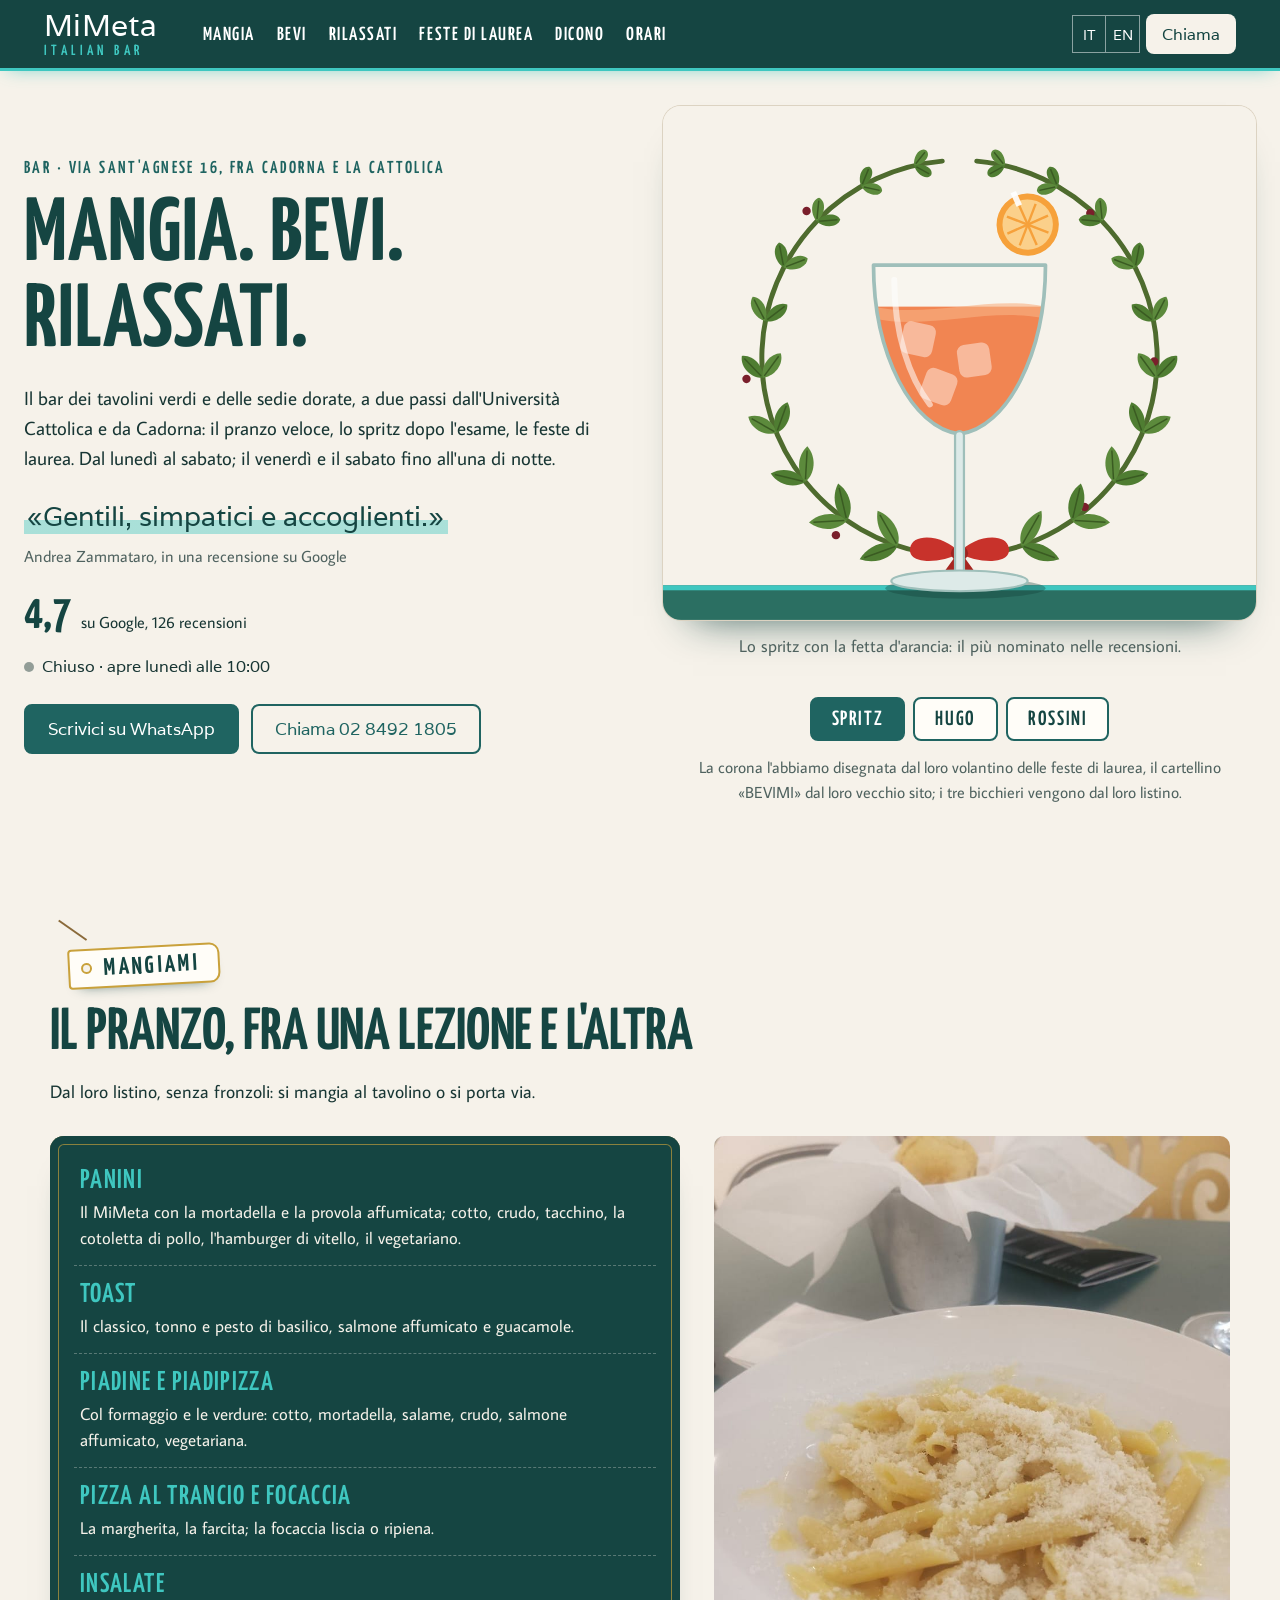
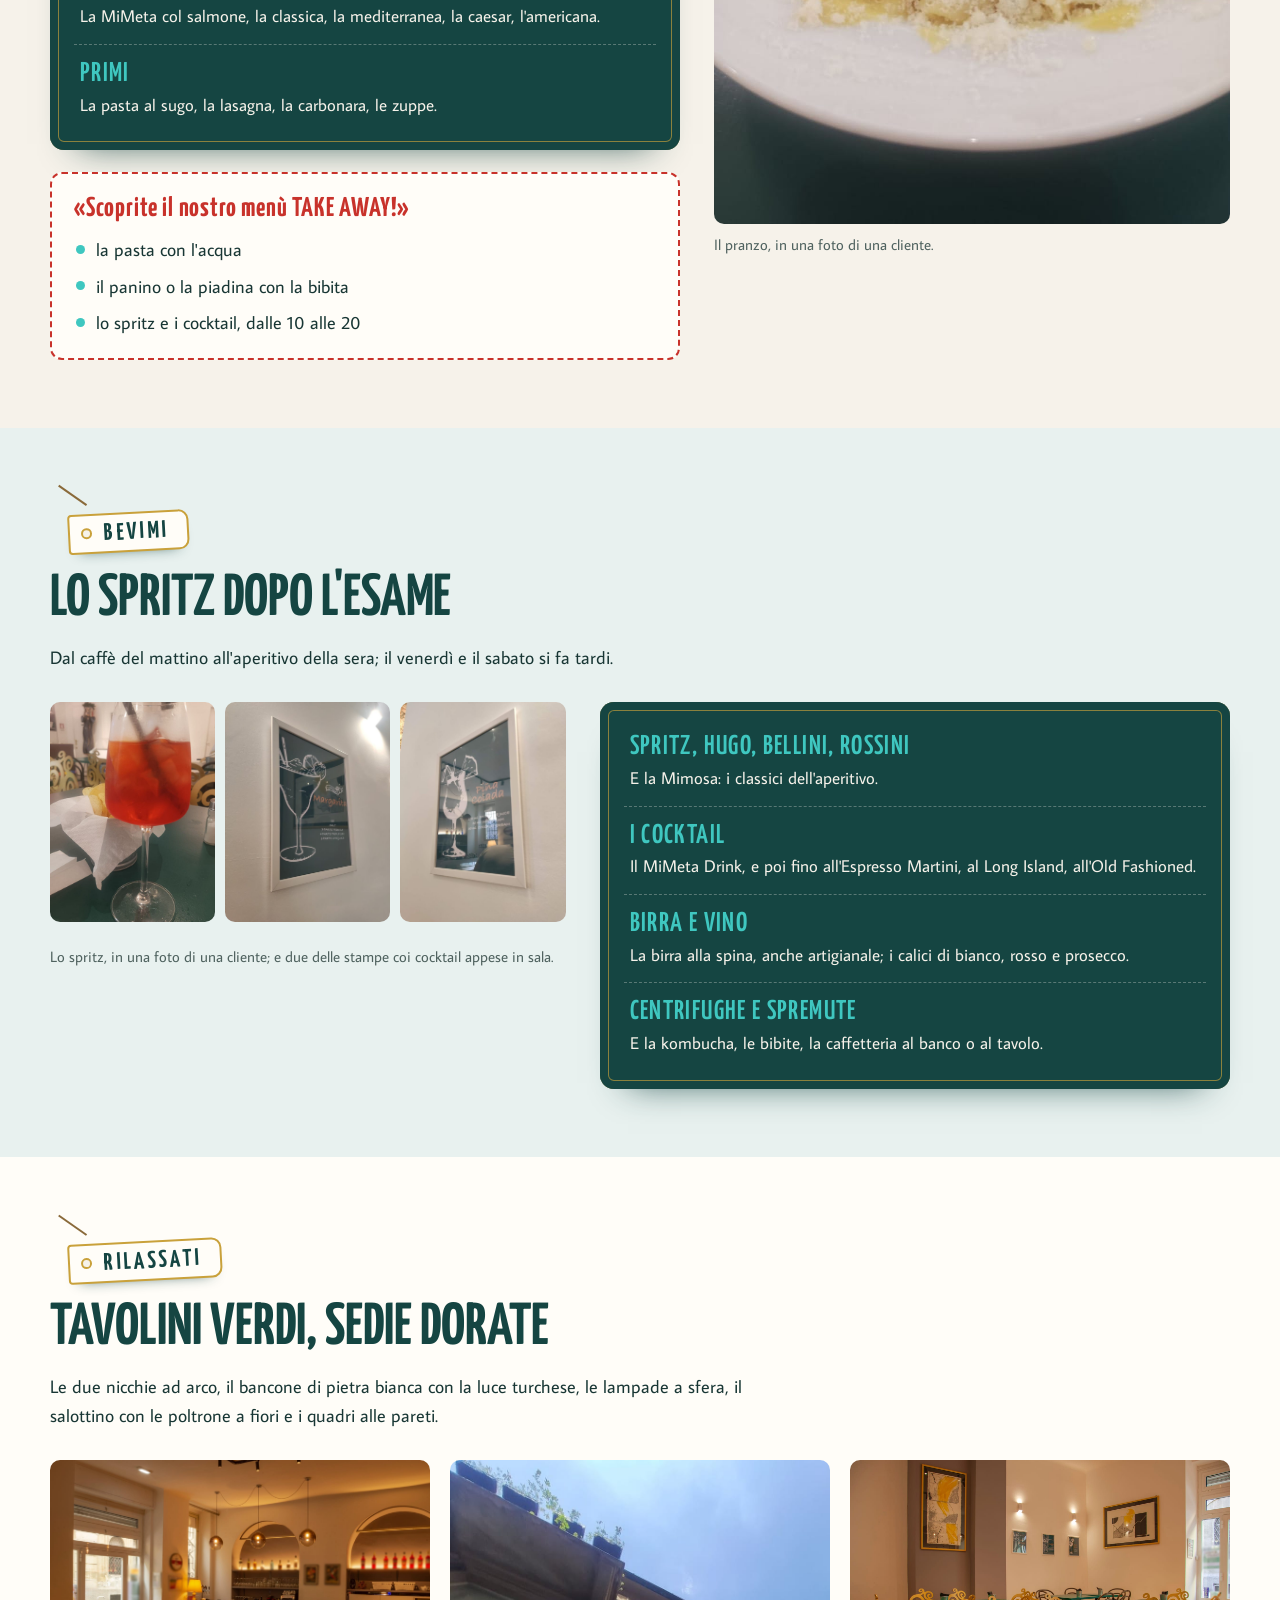
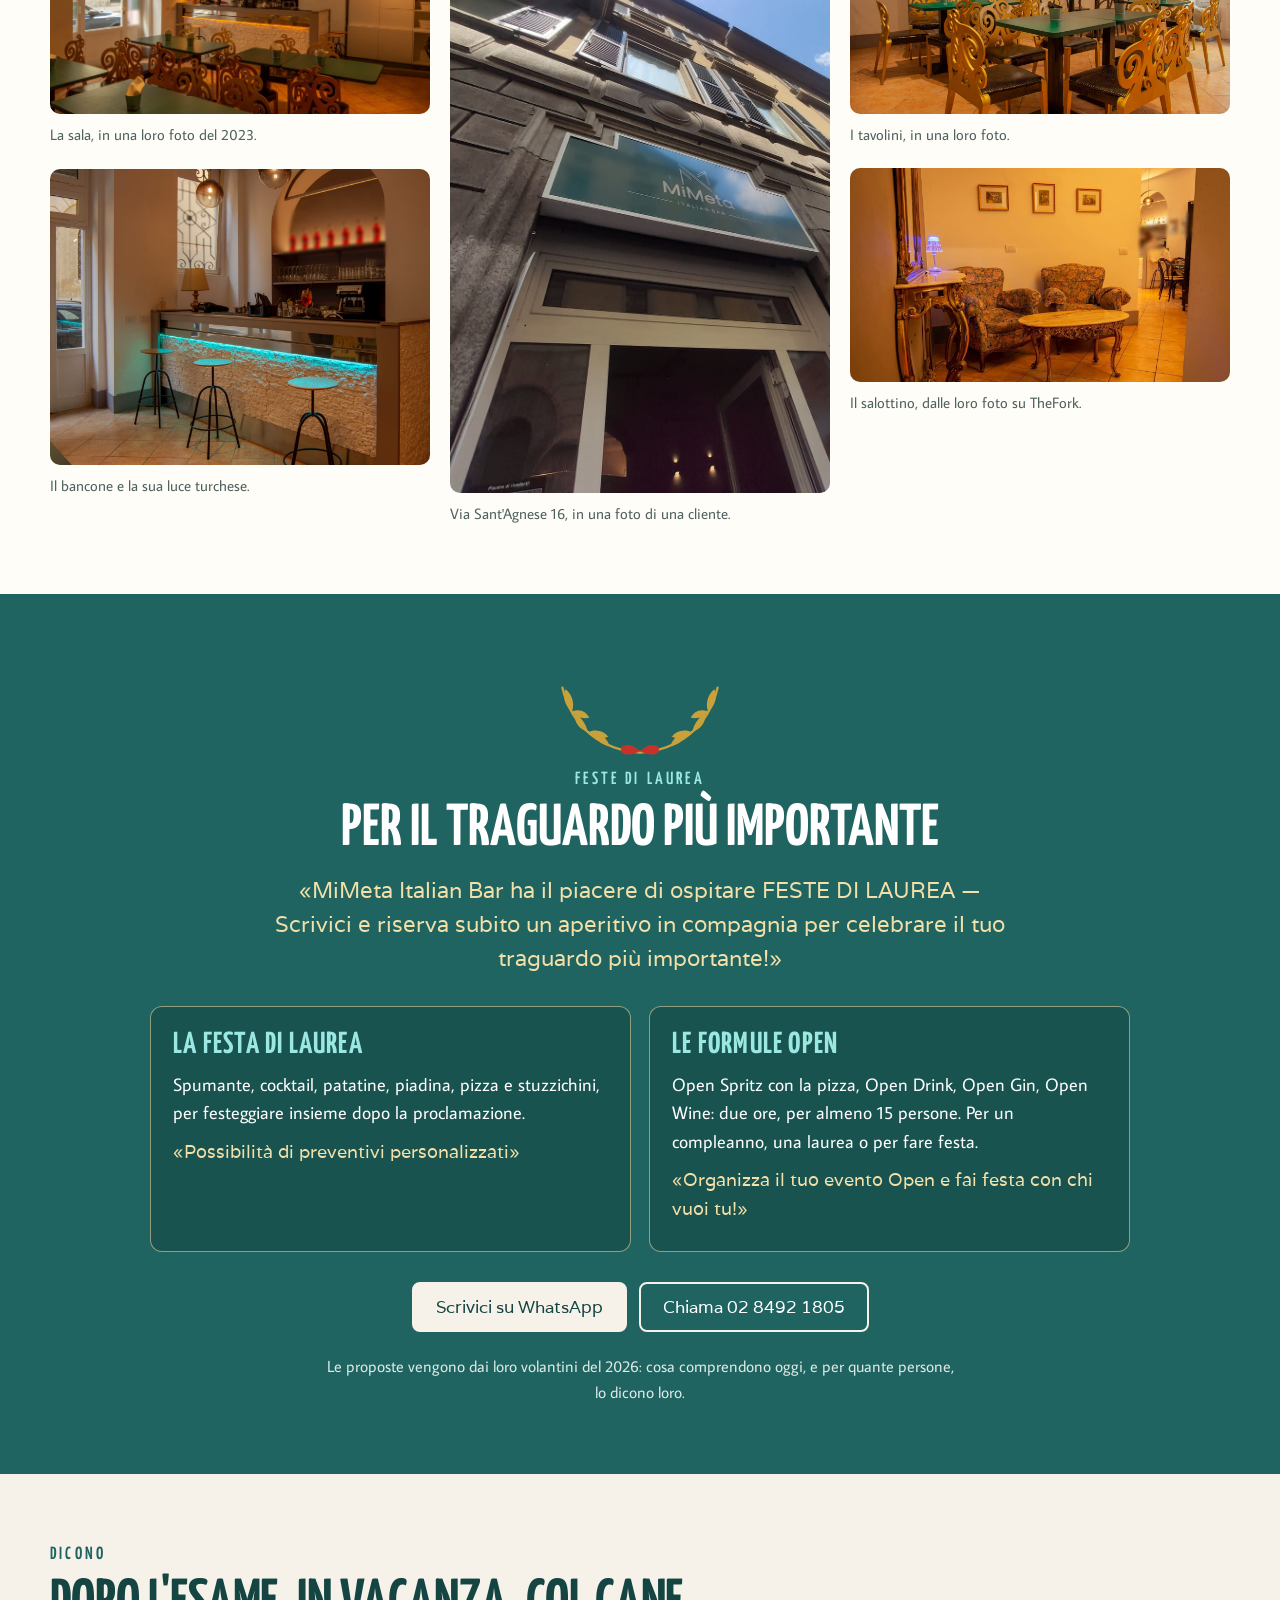
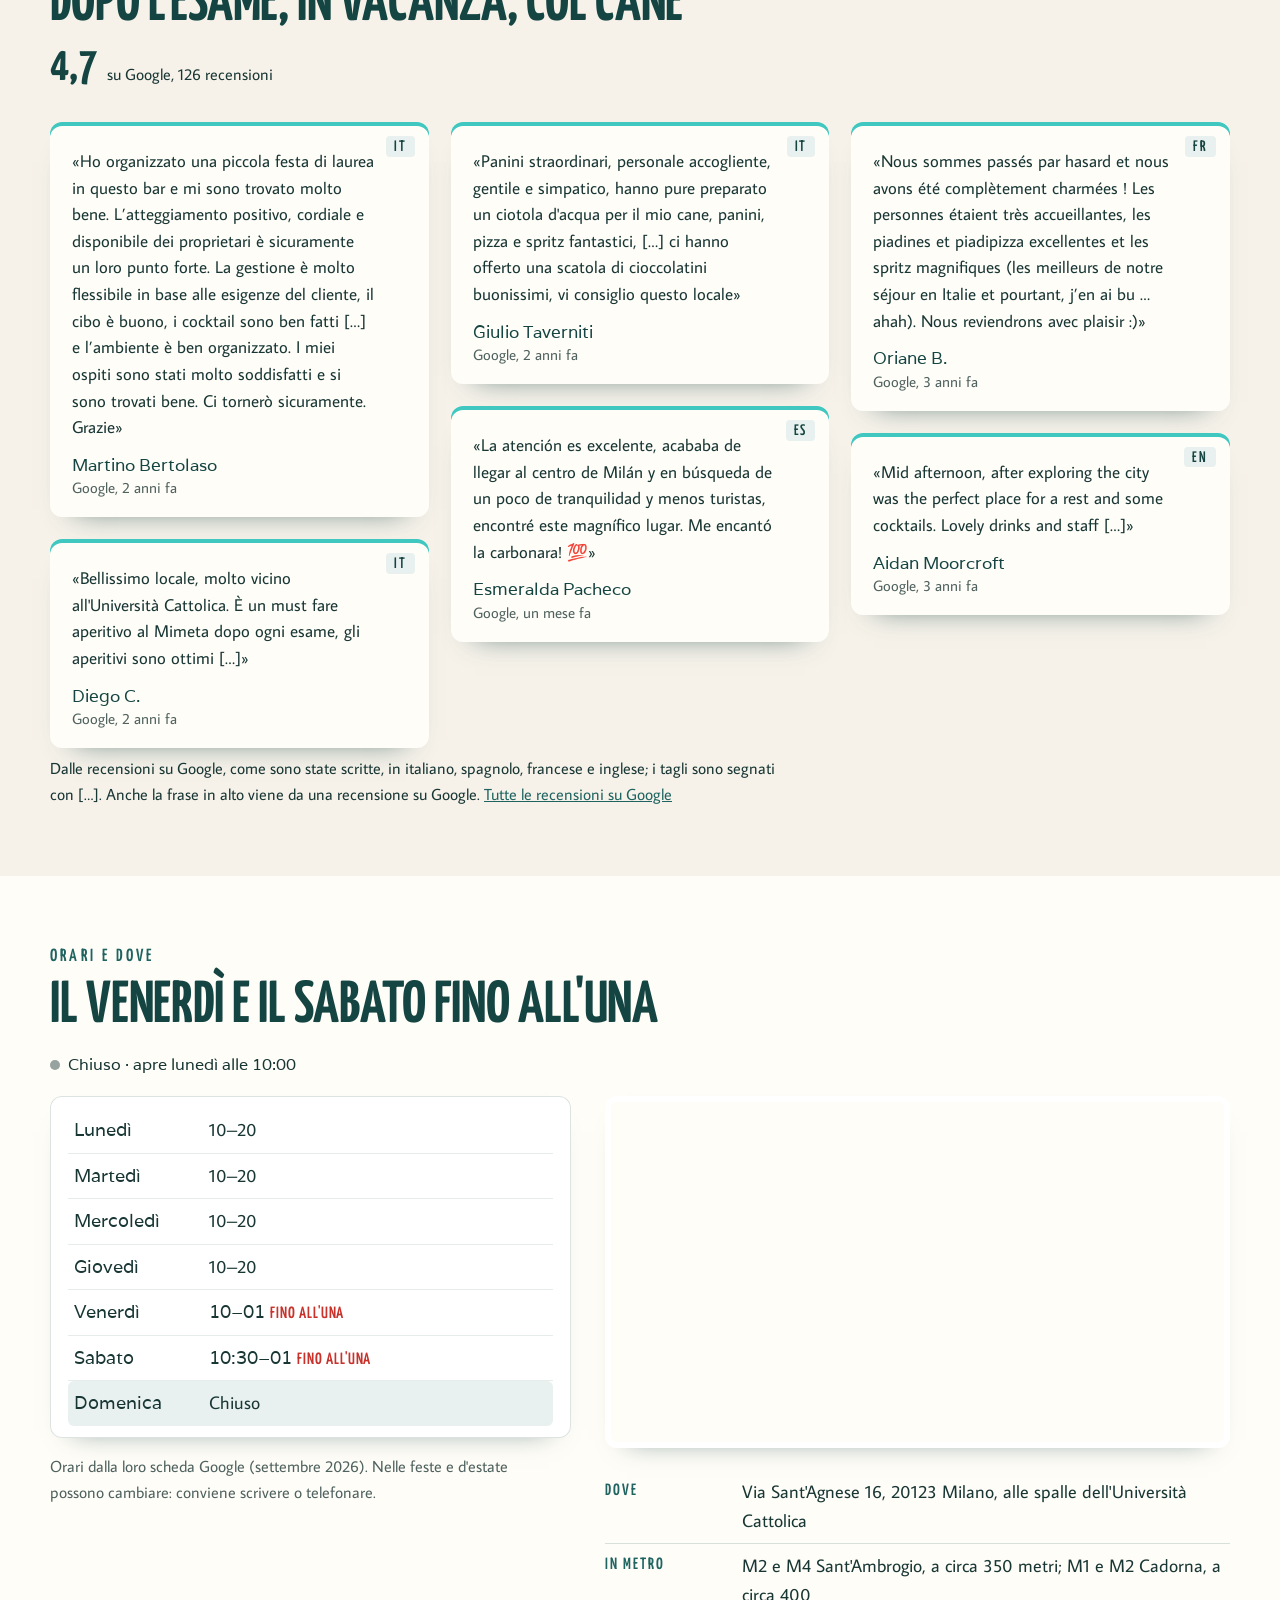
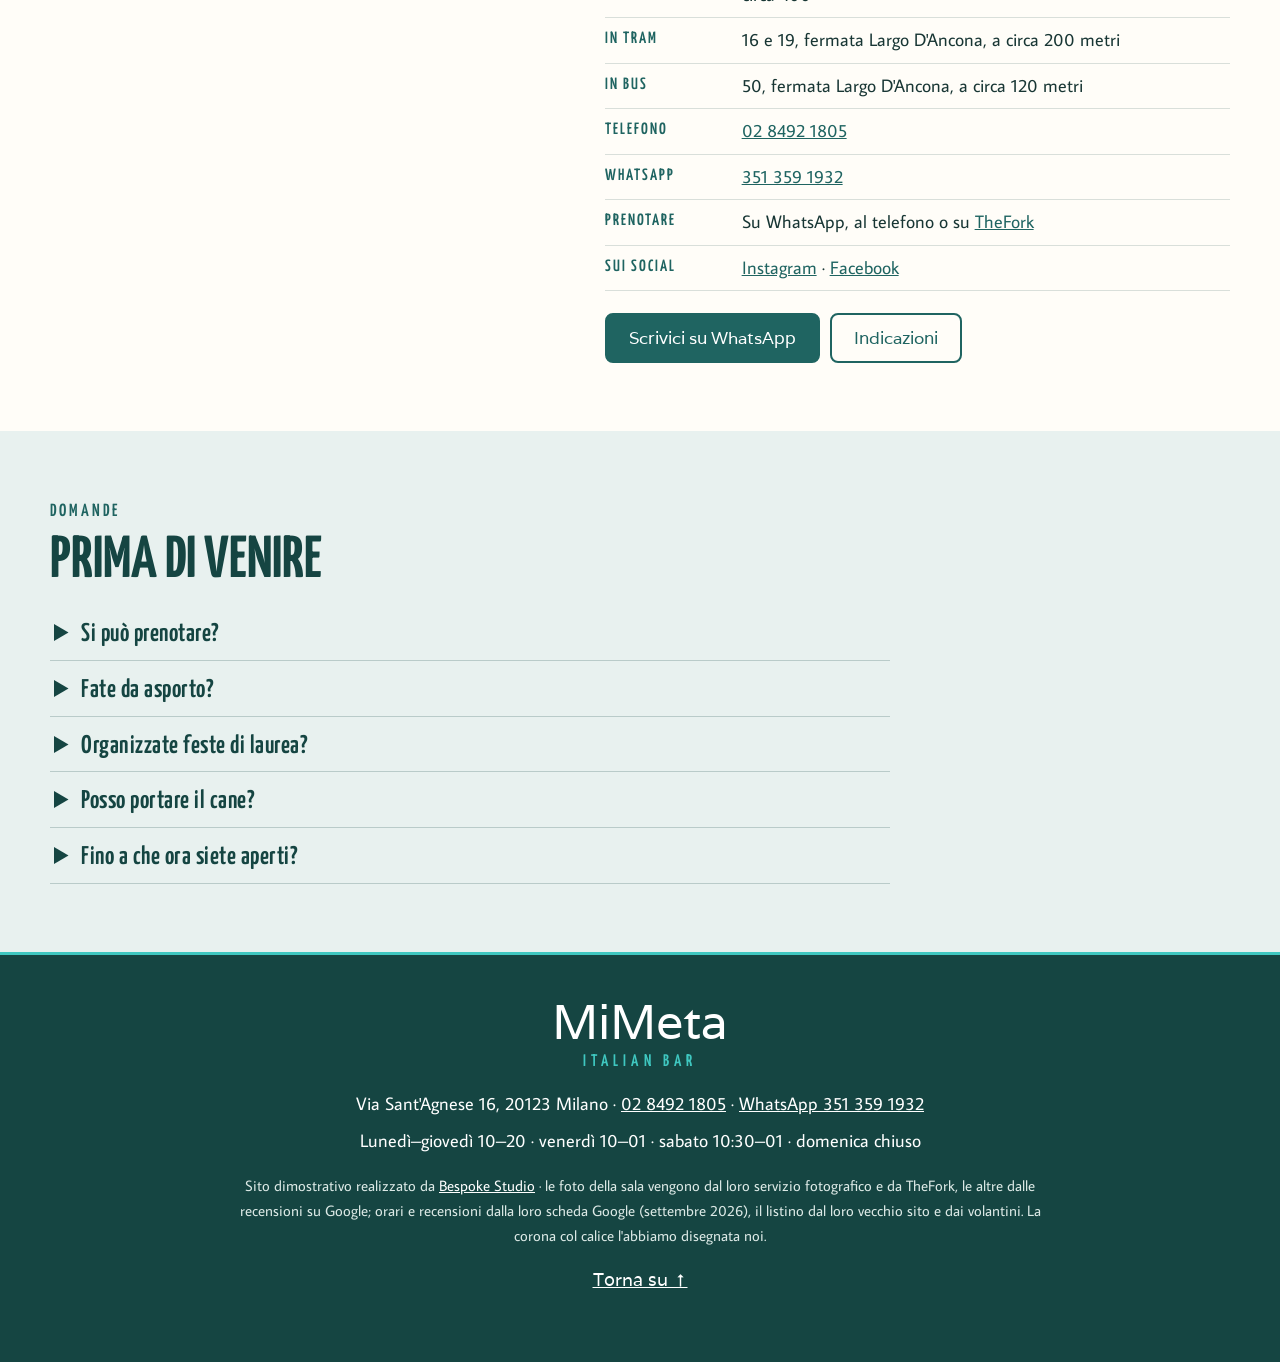
==== index.html @ 73ca029a "Mimeta Italian Bar, Via Sant'Agnese 16 — la corona di laurea Il bar fra Cadorna e la Cattolica. La p" ====
<!DOCTYPE html>
<html lang="it" class="no-js">
<head>
<meta charset="utf-8">
<meta name="viewport" content="width=device-width, initial-scale=1">
<script>(function(){var r=document.documentElement;r.classList.remove('no-js');
/* la firma: finché main.js non parte c'è il calice servito, senza corona; se il codice non arriva, dopo 2,5 s c'è la corona intera */
try{if(!matchMedia('(prefers-reduced-motion: reduce)').matches){r.classList.add('firma-attesa');window.__attesaCorona=setTimeout(function(){r.classList.remove('firma-attesa')},2500)}}catch(e){}})()</script>
<title>MiMeta Italian Bar — Via Sant'Agnese 16, Milano, fra Cadorna e la Cattolica</title>
<meta name="description" content="MiMeta Italian Bar, Via Sant'Agnese 16, Milano, a due passi dall'Università Cattolica e da Cadorna: pranzo veloce, spritz e cocktail, take away, feste di laurea. Lunedì–giovedì 10–20, venerdì 10–01, sabato 10:30–01. Google 4,7 su 126. Tel. 02 8492 1805, WhatsApp 351 359 1932.">
<link rel="canonical" href="https://rotenzark.github.io/mimeta-sant-agnese/">
<meta property="og:type" content="website">
<meta property="og:title" content="MiMeta Italian Bar — Mangia. Bevi. Rilassati.">
<meta property="og:description" content="Il bar dei tavolini verdi e delle sedie dorate fra Cadorna e la Cattolica: pranzo veloce, spritz, feste di laurea.">
<meta property="og:image" content="https://rotenzark.github.io/mimeta-sant-agnese/img/og.jpg">
<meta property="og:url" content="https://rotenzark.github.io/mimeta-sant-agnese/">
<meta property="og:locale" content="it_IT">
<meta name="twitter:card" content="summary_large_image">
<meta name="theme-color" content="#154542">
<link rel="icon" href="img/favicon.svg" type="image/svg+xml">
<link rel="icon" href="img/favicon-32.png" sizes="32x32" type="image/png">
<link rel="apple-touch-icon" href="img/apple-touch-icon.png">
<link rel="preconnect" href="https://fonts.googleapis.com">
<link rel="preconnect" href="https://fonts.gstatic.com" crossorigin>
<link href="https://fonts.googleapis.com/css2?family=Varela&amp;family=Yanone+Kaffeesatz:wght@500;600;700&amp;family=Average+Sans&amp;display=swap" rel="stylesheet">
<link rel="stylesheet" href="css/styles.css?v=1">
<script src="https://cdn.jsdelivr.net/npm/gsap@3.12.5/dist/gsap.min.js" defer></script>
<script src="https://cdn.jsdelivr.net/npm/gsap@3.12.5/dist/ScrollTrigger.min.js" defer></script>
<script src="js/main.js?v=1" defer></script>
<script type="application/ld+json">
{"@context":"https://schema.org","@type":"BarOrPub","name":"MiMeta Italian Bar","description":"Bar in Via Sant'Agnese 16 a Milano, fra Cadorna e l'Università Cattolica: pranzo veloce, spritz e cocktail, take away, feste di laurea.","url":"https://rotenzark.github.io/mimeta-sant-agnese/","image":"https://rotenzark.github.io/mimeta-sant-agnese/img/og.jpg","telephone":"+39 02 8492 1805","address":{"@type":"PostalAddress","streetAddress":"Via Sant'Agnese 16","postalCode":"20123","addressLocality":"Milano","addressRegion":"MI","addressCountry":"IT"},"geo":{"@type":"GeoCoordinates","latitude":45.46459,"longitude":9.17628},"openingHoursSpecification":[{"@type":"OpeningHoursSpecification","dayOfWeek":["Monday","Tuesday","Wednesday","Thursday"],"opens":"10:00","closes":"20:00"},{"@type":"OpeningHoursSpecification","dayOfWeek":"Friday","opens":"10:00","closes":"01:00"},{"@type":"OpeningHoursSpecification","dayOfWeek":"Saturday","opens":"10:30","closes":"01:00"}],"aggregateRating":{"@type":"AggregateRating","ratingValue":"4.7","reviewCount":"126","bestRating":"5"},"sameAs":["https://www.instagram.com/mimetabar/","https://www.facebook.com/profile.php?id=100083177949956","https://www.thefork.it/ristorante/mimeta-italian-bar-r813476"]}
</script>
<script type="application/ld+json">
{"@context":"https://schema.org","@type":"FAQPage","mainEntity":[
{"@type":"Question","name":"Si può prenotare?","acceptedAnswer":{"@type":"Answer","text":"Sì: su WhatsApp al 351 359 1932, al telefono allo 02 8492 1805 oppure su TheFork."}},
{"@type":"Question","name":"Fate da asporto?","acceptedAnswer":{"@type":"Answer","text":"Sì, c'è il menù take away: la pasta, il panino o la piadina con la bibita, e lo spritz e i cocktail da portare via dalle 10 alle 20."}},
{"@type":"Question","name":"Organizzate feste di laurea?","acceptedAnswer":{"@type":"Answer","text":"Sì: feste di laurea con preventivi personalizzati e le formule Open di due ore per almeno 15 persone, anche per compleanni. Scrivete su WhatsApp o telefonate."}},
{"@type":"Question","name":"Posso portare il cane?","acceptedAnswer":{"@type":"Answer","text":"Il loro vecchio sito aveva il bollino «dog friendly», e un cliente racconta che al suo cane hanno preparato una ciotola d'acqua. Nel dubbio, chiedete al banco."}},
{"@type":"Question","name":"Fino a che ora siete aperti?","acceptedAnswer":{"@type":"Answer","text":"Dal lunedì al giovedì dalle 10 alle 20; il venerdì dalle 10 all'una di notte e il sabato dalle 10:30 all'una. La domenica è chiuso."}}
]}
</script>
</head>
<body>

<a class="salta" href="#contenuto" data-i18n="m.salta">Vai al contenuto</a>

<header class="testata" id="testata">
  <div class="testata__dentro">
    <a class="marchio" href="#inizio" aria-label="MiMeta Italian Bar: torna all'inizio" data-i18n-aria="m.top">
      <span class="marchio__nome" aria-hidden="true">MiMeta</span>
      <span class="marchio__sotto" aria-hidden="true">Italian Bar</span>
    </a>
    <nav id="mainNav" class="voci" aria-label="Le sezioni" data-i18n-aria="m.nav">
      <a href="#mangia" data-i18n="n.mangia">Mangia</a>
      <a href="#bevi" data-i18n="n.bevi">Bevi</a>
      <a href="#rilassati" data-i18n="n.rilassati">Rilassati</a>
      <a href="#feste" data-i18n="n.feste">Feste di laurea</a>
      <a href="#dicono" data-i18n="n.dicono">Dicono</a>
      <a href="#orari" data-i18n="n.orari">Orari</a>
    </nav>
    <div class="testata__azioni">
      <div class="lingue" role="group" aria-label="Lingua" data-i18n-aria="m.lingua">
        <button type="button" data-lang="it" aria-pressed="true">IT</button>
        <button type="button" data-lang="en" aria-pressed="false">EN</button>
      </div>
      <a class="chiama" href="tel:+390284921805"><span data-i18n="t.chiama">Chiama</span></a>
      <button id="burger" class="burger" type="button" aria-expanded="false" aria-controls="menuMobile" aria-label="Apri il menu" data-i18n-aria="m.menu"><span></span><span></span><span></span></button>
    </div>
  </div>
</header>

<nav id="menuMobile" class="menu-mobile" hidden aria-label="Le sezioni" data-i18n-aria="m.nav">
  <a href="#mangia" data-i18n="n.mangia">Mangia</a>
  <a href="#bevi" data-i18n="n.bevi">Bevi</a>
  <a href="#rilassati" data-i18n="n.rilassati">Rilassati</a>
  <a href="#feste" data-i18n="n.feste">Feste di laurea</a>
  <a href="#dicono" data-i18n="n.dicono">Dicono</a>
  <a href="#orari" data-i18n="n.orari">Orari</a>
  <a href="#domande" data-i18n="n.domande">Domande</a>
  <a class="menu-mobile__tel" href="tel:+390284921805"><span data-i18n="t.chiama">Chiama</span> <span class="intero">02 8492 1805</span></a>
  <a class="menu-mobile__wa" id="menuWhatsapp" href="https://wa.me/393513591932"><span>WhatsApp</span> <span class="intero">351 359 1932</span></a>
</nav>

<main id="contenuto">

  <!-- ══════ L'APERTURA ══════ -->
  <section id="inizio" class="apertura" aria-labelledby="titolo">
    <div class="apertura__testo">
      <p class="apertura__sopra" data-i18n="h.sopra">Bar · Via Sant'Agnese 16, fra Cadorna e la Cattolica</p>
      <h1 id="titolo" class="apertura__titolo" data-i18n="h.titolo">Mangia. Bevi. Rilassati.</h1>
      <p class="apertura__frase" data-i18n="h.testo">Il bar dei tavolini verdi e delle sedie dorate, a due passi dall'Università Cattolica e da Cadorna: il pranzo veloce, lo spritz dopo l'esame, le feste di laurea. Dal lunedì al sabato; il venerdì e il sabato fino all'una di notte.</p>
      <blockquote class="citazione">
        <p>«Gentili, simpatici e accoglienti.»</p>
        <footer data-i18n="h.chi">Andrea Zammataro, in una recensione su Google</footer>
      </blockquote>
      <p class="voto"><b class="voto__n">4,7</b> <span class="voto__su" data-i18n="h.google">su Google, 126 recensioni</span></p>
      <p class="stato" id="orarioStato">Lunedì–sabato dalle 10</p>
      <div class="apertura__azioni">
        <a class="bottone bottone--pieno" id="heroWhatsapp" href="https://wa.me/393513591932"><span data-i18n="t.scrivici">Scrivici su WhatsApp</span></a>
        <a class="bottone bottone--vuoto" href="tel:+390284921805"><span data-i18n="t.chiama">Chiama</span>&nbsp;<span class="intero">02 8492 1805</span></a>
      </div>
    </div>
    <div class="apertura__firma">
      <figure class="coronata" id="corona-firma" data-modo="0" data-firma="fatta">
<!--CORONA--><svg class="corona__svg" id="coronaSvg" viewBox="80 14 480 416" role="img" aria-labelledby="coronaTitolo coronaDesc">
        <title id="coronaTitolo" data-i18n="p.titolo">La corona di laurea</title>
        <desc id="coronaDesc" data-i18n="p.desc">Il calice servito sul tavolino verde. Attorno, due rami d'alloro crescono dal basso fino in cima e le foglie spuntano a coppie; in basso si annoda il nastro rosso della laurea; cade la guarnizione, e sullo stelo oscilla il cartellino «BEVIMI», come sul loro vecchio sito. Tre bicchieri dal loro listino: spritz, Hugo, Rossini.</desc>
        <defs>
          <clipPath id="coronaCoppa"><path d="M262 186 C262 246 288 296 320 300 C352 296 378 246 378 186 Z"/></clipPath>
        </defs>
        <rect class="parete" x="80" y="14" width="480" height="388"/>
        <rect class="tavolino" x="80" y="402" width="480" height="28"/>
        <rect class="tavolino__bordo" x="80" y="402" width="480" height="4"/>
        <g class="corona" opacity="1">
          <path class="ramo" d="M292.22 375.57 A160 160 0 0 1 306.06 58.61" pathLength="1" stroke-dasharray="1 2" stroke-dashoffset="0"/>
          <path class="ramo" d="M347.78 375.57 A160 160 0 0 0 333.94 58.61" pathLength="1" stroke-dasharray="1 2" stroke-dashoffset="0"/>
          <g transform="translate(269.89 369.95) rotate(160.25)"><g class="foglia" data-k="0" transform="scale(1)"><path d="M0 0 C7 -8 22 -9 33.32 0 C22 9 7 8 0 0 Z" fill="#4F7D32" transform="scale(0.98 0.98)"/><path d="M2 0 L28.81 0" stroke="#3A5B22" stroke-width="1.2"/></g></g>
          <g transform="translate(269.89 369.95) rotate(240.25)"><g class="foglia" data-k="0" transform="scale(1)"><path d="M0 0 C7 -8 22 -9 33.32 0 C22 9 7 8 0 0 Z" fill="#5C8A3C" transform="scale(0.98 0.98)"/><path d="M2 0 L28.81 0" stroke="#3A5B22" stroke-width="1.2"/></g></g>
          <g transform="translate(370.11 369.95) rotate(19.75)"><g class="foglia" data-k="0" transform="scale(1)"><path d="M0 0 C7 -8 22 -9 33.32 0 C22 9 7 8 0 0 Z" fill="#4F7D32" transform="scale(0.98 0.98)"/><path d="M2 0 L28.81 0" stroke="#3A5B22" stroke-width="1.2"/></g></g>
          <g transform="translate(370.11 369.95) rotate(-60.25)"><g class="foglia" data-k="0" transform="scale(1)"><path d="M0 0 C7 -8 22 -9 33.32 0 C22 9 7 8 0 0 Z" fill="#5C8A3C" transform="scale(0.98 0.98)"/><path d="M2 0 L28.81 0" stroke="#3A5B22" stroke-width="1.2"/></g></g>
          <g transform="translate(228.8 349.46) rotate(176.75)"><g class="foglia" data-k="1" transform="scale(1)"><path d="M0 0 C7 -8 22 -9 32.3 0 C22 9 7 8 0 0 Z" fill="#5C8A3C" transform="scale(0.95 0.95)"/><path d="M2 0 L27.08 0" stroke="#3A5B22" stroke-width="1.2"/><circle cx="9.5" cy="-11.4" r="3.4" fill="#7A1F2B"/></g></g>
          <g transform="translate(228.8 349.46) rotate(256.75)"><g class="foglia" data-k="1" transform="scale(1)"><path d="M0 0 C7 -8 22 -9 32.3 0 C22 9 7 8 0 0 Z" fill="#4F7D32" transform="scale(0.95 0.95)"/><path d="M2 0 L27.08 0" stroke="#3A5B22" stroke-width="1.2"/></g></g>
          <g transform="translate(411.2 349.46) rotate(3.25)"><g class="foglia" data-k="1" transform="scale(1)"><path d="M0 0 C7 -8 22 -9 32.3 0 C22 9 7 8 0 0 Z" fill="#5C8A3C" transform="scale(0.95 0.95)"/><path d="M2 0 L27.08 0" stroke="#3A5B22" stroke-width="1.2"/><circle cx="9.5" cy="-11.4" r="3.4" fill="#7A1F2B"/></g></g>
          <g transform="translate(411.2 349.46) rotate(-76.75)"><g class="foglia" data-k="1" transform="scale(1)"><path d="M0 0 C7 -8 22 -9 32.3 0 C22 9 7 8 0 0 Z" fill="#4F7D32" transform="scale(0.95 0.95)"/><path d="M2 0 L27.08 0" stroke="#3A5B22" stroke-width="1.2"/></g></g>
          <g transform="translate(195.22 318.15) rotate(193.25)"><g class="foglia" data-k="2" transform="scale(1)"><path d="M0 0 C7 -8 22 -9 31.28 0 C22 9 7 8 0 0 Z" fill="#4F7D32" transform="scale(0.92 0.92)"/><path d="M2 0 L25.39 0" stroke="#3A5B22" stroke-width="1.2"/></g></g>
          <g transform="translate(195.22 318.15) rotate(273.25)"><g class="foglia" data-k="2" transform="scale(1)"><path d="M0 0 C7 -8 22 -9 31.28 0 C22 9 7 8 0 0 Z" fill="#5C8A3C" transform="scale(0.92 0.92)"/><path d="M2 0 L25.39 0" stroke="#3A5B22" stroke-width="1.2"/></g></g>
          <g transform="translate(444.78 318.15) rotate(-13.25)"><g class="foglia" data-k="2" transform="scale(1)"><path d="M0 0 C7 -8 22 -9 31.28 0 C22 9 7 8 0 0 Z" fill="#4F7D32" transform="scale(0.92 0.92)"/><path d="M2 0 L25.39 0" stroke="#3A5B22" stroke-width="1.2"/></g></g>
          <g transform="translate(444.78 318.15) rotate(-93.25)"><g class="foglia" data-k="2" transform="scale(1)"><path d="M0 0 C7 -8 22 -9 31.28 0 C22 9 7 8 0 0 Z" fill="#5C8A3C" transform="scale(0.92 0.92)"/><path d="M2 0 L25.39 0" stroke="#3A5B22" stroke-width="1.2"/></g></g>
          <g transform="translate(171.91 278.58) rotate(209.75)"><g class="foglia" data-k="3" transform="scale(1)"><path d="M0 0 C7 -8 22 -9 29.92 0 C22 9 7 8 0 0 Z" fill="#5C8A3C" transform="scale(0.88 0.88)"/><path d="M2 0 L23.23 0" stroke="#3A5B22" stroke-width="1.2"/></g></g>
          <g transform="translate(171.91 278.58) rotate(289.75)"><g class="foglia" data-k="3" transform="scale(1)"><path d="M0 0 C7 -8 22 -9 29.92 0 C22 9 7 8 0 0 Z" fill="#4F7D32" transform="scale(0.88 0.88)"/><path d="M2 0 L23.23 0" stroke="#3A5B22" stroke-width="1.2"/></g></g>
          <g transform="translate(468.09 278.58) rotate(-29.75)"><g class="foglia" data-k="3" transform="scale(1)"><path d="M0 0 C7 -8 22 -9 29.92 0 C22 9 7 8 0 0 Z" fill="#5C8A3C" transform="scale(0.88 0.88)"/><path d="M2 0 L23.23 0" stroke="#3A5B22" stroke-width="1.2"/></g></g>
          <g transform="translate(468.09 278.58) rotate(-109.75)"><g class="foglia" data-k="3" transform="scale(1)"><path d="M0 0 C7 -8 22 -9 29.92 0 C22 9 7 8 0 0 Z" fill="#4F7D32" transform="scale(0.88 0.88)"/><path d="M2 0 L23.23 0" stroke="#3A5B22" stroke-width="1.2"/></g></g>
          <g transform="translate(160.81 234.03) rotate(226.25)"><g class="foglia" data-k="4" transform="scale(1)"><path d="M0 0 C7 -8 22 -9 28.9 0 C22 9 7 8 0 0 Z" fill="#4F7D32" transform="scale(0.85 0.85)"/><path d="M2 0 L21.68 0" stroke="#3A5B22" stroke-width="1.2"/><circle cx="8.5" cy="-10.2" r="3.4" fill="#7A1F2B"/></g></g>
          <g transform="translate(160.81 234.03) rotate(306.25)"><g class="foglia" data-k="4" transform="scale(1)"><path d="M0 0 C7 -8 22 -9 28.9 0 C22 9 7 8 0 0 Z" fill="#5C8A3C" transform="scale(0.85 0.85)"/><path d="M2 0 L21.68 0" stroke="#3A5B22" stroke-width="1.2"/></g></g>
          <g transform="translate(479.19 234.03) rotate(-46.25)"><g class="foglia" data-k="4" transform="scale(1)"><path d="M0 0 C7 -8 22 -9 28.9 0 C22 9 7 8 0 0 Z" fill="#4F7D32" transform="scale(0.85 0.85)"/><path d="M2 0 L21.68 0" stroke="#3A5B22" stroke-width="1.2"/><circle cx="8.5" cy="-10.2" r="3.4" fill="#7A1F2B"/></g></g>
          <g transform="translate(479.19 234.03) rotate(-126.25)"><g class="foglia" data-k="4" transform="scale(1)"><path d="M0 0 C7 -8 22 -9 28.9 0 C22 9 7 8 0 0 Z" fill="#5C8A3C" transform="scale(0.85 0.85)"/><path d="M2 0 L21.68 0" stroke="#3A5B22" stroke-width="1.2"/></g></g>
          <g transform="translate(162.81 188.16) rotate(242.75)"><g class="foglia" data-k="5" transform="scale(1)"><path d="M0 0 C7 -8 22 -9 27.54 0 C22 9 7 8 0 0 Z" fill="#5C8A3C" transform="scale(0.81 0.81)"/><path d="M2 0 L19.68 0" stroke="#3A5B22" stroke-width="1.2"/></g></g>
          <g transform="translate(162.81 188.16) rotate(322.75)"><g class="foglia" data-k="5" transform="scale(1)"><path d="M0 0 C7 -8 22 -9 27.54 0 C22 9 7 8 0 0 Z" fill="#4F7D32" transform="scale(0.81 0.81)"/><path d="M2 0 L19.68 0" stroke="#3A5B22" stroke-width="1.2"/></g></g>
          <g transform="translate(477.19 188.16) rotate(-62.75)"><g class="foglia" data-k="5" transform="scale(1)"><path d="M0 0 C7 -8 22 -9 27.54 0 C22 9 7 8 0 0 Z" fill="#5C8A3C" transform="scale(0.81 0.81)"/><path d="M2 0 L19.68 0" stroke="#3A5B22" stroke-width="1.2"/></g></g>
          <g transform="translate(477.19 188.16) rotate(-142.75)"><g class="foglia" data-k="5" transform="scale(1)"><path d="M0 0 C7 -8 22 -9 27.54 0 C22 9 7 8 0 0 Z" fill="#4F7D32" transform="scale(0.81 0.81)"/><path d="M2 0 L19.68 0" stroke="#3A5B22" stroke-width="1.2"/></g></g>
          <g transform="translate(177.76 144.74) rotate(259.25)"><g class="foglia" data-k="6" transform="scale(1)"><path d="M0 0 C7 -8 22 -9 26.52 0 C22 9 7 8 0 0 Z" fill="#4F7D32" transform="scale(0.78 0.78)"/><path d="M2 0 L18.25 0" stroke="#3A5B22" stroke-width="1.2"/></g></g>
          <g transform="translate(177.76 144.74) rotate(339.25)"><g class="foglia" data-k="6" transform="scale(1)"><path d="M0 0 C7 -8 22 -9 26.52 0 C22 9 7 8 0 0 Z" fill="#5C8A3C" transform="scale(0.78 0.78)"/><path d="M2 0 L18.25 0" stroke="#3A5B22" stroke-width="1.2"/></g></g>
          <g transform="translate(462.24 144.74) rotate(-79.25)"><g class="foglia" data-k="6" transform="scale(1)"><path d="M0 0 C7 -8 22 -9 26.52 0 C22 9 7 8 0 0 Z" fill="#4F7D32" transform="scale(0.78 0.78)"/><path d="M2 0 L18.25 0" stroke="#3A5B22" stroke-width="1.2"/></g></g>
          <g transform="translate(462.24 144.74) rotate(-159.25)"><g class="foglia" data-k="6" transform="scale(1)"><path d="M0 0 C7 -8 22 -9 26.52 0 C22 9 7 8 0 0 Z" fill="#5C8A3C" transform="scale(0.78 0.78)"/><path d="M2 0 L18.25 0" stroke="#3A5B22" stroke-width="1.2"/></g></g>
          <g transform="translate(204.42 107.36) rotate(275.75)"><g class="foglia" data-k="7" transform="scale(1)"><path d="M0 0 C7 -8 22 -9 25.5 0 C22 9 7 8 0 0 Z" fill="#5C8A3C" transform="scale(0.75 0.75)"/><path d="M2 0 L16.88 0" stroke="#3A5B22" stroke-width="1.2"/><circle cx="7.5" cy="-9" r="3.4" fill="#7A1F2B"/></g></g>
          <g transform="translate(204.42 107.36) rotate(355.75)"><g class="foglia" data-k="7" transform="scale(1)"><path d="M0 0 C7 -8 22 -9 25.5 0 C22 9 7 8 0 0 Z" fill="#4F7D32" transform="scale(0.75 0.75)"/><path d="M2 0 L16.88 0" stroke="#3A5B22" stroke-width="1.2"/></g></g>
          <g transform="translate(435.58 107.36) rotate(-95.75)"><g class="foglia" data-k="7" transform="scale(1)"><path d="M0 0 C7 -8 22 -9 25.5 0 C22 9 7 8 0 0 Z" fill="#5C8A3C" transform="scale(0.75 0.75)"/><path d="M2 0 L16.88 0" stroke="#3A5B22" stroke-width="1.2"/><circle cx="7.5" cy="-9" r="3.4" fill="#7A1F2B"/></g></g>
          <g transform="translate(435.58 107.36) rotate(-175.75)"><g class="foglia" data-k="7" transform="scale(1)"><path d="M0 0 C7 -8 22 -9 25.5 0 C22 9 7 8 0 0 Z" fill="#4F7D32" transform="scale(0.75 0.75)"/><path d="M2 0 L16.88 0" stroke="#3A5B22" stroke-width="1.2"/></g></g>
          <g transform="translate(240.61 79.09) rotate(292.25)"><g class="foglia" data-k="8" transform="scale(1)"><path d="M0 0 C7 -8 22 -9 24.14 0 C22 9 7 8 0 0 Z" fill="#4F7D32" transform="scale(0.71 0.71)"/><path d="M2 0 L15.12 0" stroke="#3A5B22" stroke-width="1.2"/></g></g>
          <g transform="translate(240.61 79.09) rotate(372.25)"><g class="foglia" data-k="8" transform="scale(1)"><path d="M0 0 C7 -8 22 -9 24.14 0 C22 9 7 8 0 0 Z" fill="#5C8A3C" transform="scale(0.71 0.71)"/><path d="M2 0 L15.12 0" stroke="#3A5B22" stroke-width="1.2"/></g></g>
          <g transform="translate(399.39 79.09) rotate(-112.25)"><g class="foglia" data-k="8" transform="scale(1)"><path d="M0 0 C7 -8 22 -9 24.14 0 C22 9 7 8 0 0 Z" fill="#4F7D32" transform="scale(0.71 0.71)"/><path d="M2 0 L15.12 0" stroke="#3A5B22" stroke-width="1.2"/></g></g>
          <g transform="translate(399.39 79.09) rotate(-192.25)"><g class="foglia" data-k="8" transform="scale(1)"><path d="M0 0 C7 -8 22 -9 24.14 0 C22 9 7 8 0 0 Z" fill="#5C8A3C" transform="scale(0.71 0.71)"/><path d="M2 0 L15.12 0" stroke="#3A5B22" stroke-width="1.2"/></g></g>
          <g transform="translate(283.33 62.26) rotate(308.75)"><g class="foglia" data-k="9" transform="scale(1)"><path d="M0 0 C7 -8 22 -9 23.12 0 C22 9 7 8 0 0 Z" fill="#5C8A3C" transform="scale(0.68 0.68)"/><path d="M2 0 L13.87 0" stroke="#3A5B22" stroke-width="1.2"/></g></g>
          <g transform="translate(283.33 62.26) rotate(388.75)"><g class="foglia" data-k="9" transform="scale(1)"><path d="M0 0 C7 -8 22 -9 23.12 0 C22 9 7 8 0 0 Z" fill="#4F7D32" transform="scale(0.68 0.68)"/><path d="M2 0 L13.87 0" stroke="#3A5B22" stroke-width="1.2"/></g></g>
          <g transform="translate(356.67 62.26) rotate(-128.75)"><g class="foglia" data-k="9" transform="scale(1)"><path d="M0 0 C7 -8 22 -9 23.12 0 C22 9 7 8 0 0 Z" fill="#5C8A3C" transform="scale(0.68 0.68)"/><path d="M2 0 L13.87 0" stroke="#3A5B22" stroke-width="1.2"/></g></g>
          <g transform="translate(356.67 62.26) rotate(-208.75)"><g class="foglia" data-k="9" transform="scale(1)"><path d="M0 0 C7 -8 22 -9 23.12 0 C22 9 7 8 0 0 Z" fill="#4F7D32" transform="scale(0.68 0.68)"/><path d="M2 0 L13.87 0" stroke="#3A5B22" stroke-width="1.2"/></g></g>
          <g transform="translate(320 376)"><g class="fiocco" transform="scale(1)">
            <path d="M0 0 C-10 -14 -38 -18 -40 -4 C-42 10 -14 8 0 0 Z" fill="#C8322B"/>
            <path d="M0 0 C10 -14 38 -18 40 -4 C42 10 14 8 0 0 Z" fill="#C8322B"/>
            <path d="M-3 2 L-16 20 L-9 18 L-6 23 L3 4 Z" fill="#A72620"/>
            <path d="M3 2 L16 20 L9 18 L6 23 L-3 4 Z" fill="#A72620"/>
            <ellipse cx="0" cy="0" rx="7" ry="6" fill="#9E2420"/>
          </g></g>
        </g>
        <g class="servito" transform="translate(0 0)"><g transform="translate(320 402) scale(1.2) translate(-320 -402)">
          <ellipse class="calice__ombra" cx="324" cy="404" rx="54" ry="7"/>
          <g class="liquido gusto" data-m="0" clip-path="url(#coronaCoppa)">
              <rect x="258" y="214" width="124" height="90" fill="#EE6A2C"/>
              <path d="M262 214 C300 222 340 206 378 214 L378 222 C340 214 300 230 262 222 Z" fill="#F7A26A" opacity=".6"/>
              <rect x="281" y="225" width="22" height="22" rx="5" transform="rotate(12 292 236)" fill="#FFFFFF" opacity=".42"/><rect x="319" y="239" width="22" height="22" rx="5" transform="rotate(-8 330 250)" fill="#FFFFFF" opacity=".42"/><rect x="295" y="257" width="22" height="22" rx="5" transform="rotate(20 306 268)" fill="#FFFFFF" opacity=".42"/>
              
            </g>
          <g class="liquido gusto" data-m="1" clip-path="url(#coronaCoppa)">
              <rect x="258" y="214" width="124" height="90" fill="#E6E3A6"/>
              <path d="M262 214 C300 222 340 206 378 214 L378 222 C340 214 300 230 262 222 Z" fill="#F4F2CF" opacity=".6"/>
              <rect x="281" y="225" width="22" height="22" rx="5" transform="rotate(12 292 236)" fill="#FFFFFF" opacity=".42"/><rect x="319" y="239" width="22" height="22" rx="5" transform="rotate(-8 330 250)" fill="#FFFFFF" opacity=".42"/><rect x="295" y="257" width="22" height="22" rx="5" transform="rotate(20 306 268)" fill="#FFFFFF" opacity=".42"/>
              <path transform="translate(298 280) rotate(20)" d="M0 0 C5 -7 14 -7 18 0 C14 7 5 7 0 0 Z" fill="#4E9A58" opacity=".85"/><path transform="translate(336 262) rotate(-30)" d="M0 0 C5 -7 14 -7 18 0 C14 7 5 7 0 0 Z" fill="#4E9A58" opacity=".85"/>
            </g>
          <g class="liquido gusto" data-m="2" clip-path="url(#coronaCoppa)">
              <rect x="258" y="214" width="124" height="90" fill="#E0506A"/>
              <path d="M262 214 C300 222 340 206 378 214 L378 222 C340 214 300 230 262 222 Z" fill="#F08A9B" opacity=".6"/>
              <rect x="281" y="225" width="22" height="22" rx="5" transform="rotate(12 292 236)" fill="#FFFFFF" opacity=".42"/><rect x="319" y="239" width="22" height="22" rx="5" transform="rotate(-8 330 250)" fill="#FFFFFF" opacity=".42"/><rect x="295" y="257" width="22" height="22" rx="5" transform="rotate(20 306 268)" fill="#FFFFFF" opacity=".42"/>
              
            </g>
          <path class="calice" d="M262 186 C262 246 288 296 320 300 C352 296 378 246 378 186 Z"/>
          <path class="calice__luce" d="M276 196 C276 232 286 262 300 280"/>
          <rect class="calice__stelo" x="317" y="298" width="6" height="100" rx="3"/>
          <ellipse class="calice__piede" cx="320" cy="399" rx="46" ry="7"/>
          <g class="guarnizione gusto" data-m="0" opacity="1" transform="translate(0 0)"><g transform="translate(366 190) rotate(-24)"><circle r="21" fill="#F6A13B"/><circle r="17" fill="#FBD08A"/><path d="M0 0 L15 0" stroke="#F6A13B" stroke-width="1.6"/><path d="M0 0 L10.61 10.61" stroke="#F6A13B" stroke-width="1.6"/><path d="M0 0 L0 15" stroke="#F6A13B" stroke-width="1.6"/><path d="M0 0 L-10.61 10.61" stroke="#F6A13B" stroke-width="1.6"/><path d="M0 0 L-15 0" stroke="#F6A13B" stroke-width="1.6"/><path d="M0 0 L-10.61 -10.61" stroke="#F6A13B" stroke-width="1.6"/><path d="M0 0 L0 -15" stroke="#F6A13B" stroke-width="1.6"/><path d="M0 0 L10.61 -10.61" stroke="#F6A13B" stroke-width="1.6"/><rect x="-2" y="-24" width="4" height="10" fill="#FFFFFF" opacity=".9"/></g></g>
          <g class="guarnizione gusto" data-m="1" opacity="1" transform="translate(0 0)"><g transform="translate(360 180)"><circle cx="10" cy="10" r="16" fill="#BBD86A"/><circle cx="10" cy="10" r="12" fill="#E3F0B0"/><path transform="translate(-14 -8) rotate(-40)" d="M0 0 C5 -8 15 -8 20 0 C15 8 5 8 0 0 Z" fill="#3E8E4A"/><path transform="translate(-4 -18) rotate(-10)" d="M0 0 C5 -8 15 -8 20 0 C15 8 5 8 0 0 Z" fill="#3E8E4A"/><path transform="translate(6 -10) rotate(30)" d="M0 0 C5 -8 15 -8 20 0 C15 8 5 8 0 0 Z" fill="#3E8E4A"/></g></g>
          <g class="guarnizione gusto" data-m="2" opacity="1" transform="translate(0 0)"><g transform="translate(364 184) rotate(18)"><path d="M0 -18 C14 -18 18 -4 12 10 C8 18 -8 18 -12 10 C-18 -4 -14 -18 0 -18 Z" fill="#D8283F"/><ellipse cx="-6" cy="-6" rx="1.3" ry="2" fill="#F8E27A"/><ellipse cx="4" cy="-8" rx="1.3" ry="2" fill="#F8E27A"/><ellipse cx="-2" cy="4" rx="1.3" ry="2" fill="#F8E27A"/><ellipse cx="7" cy="3" rx="1.3" ry="2" fill="#F8E27A"/><ellipse cx="-7" cy="8" rx="1.3" ry="2" fill="#F8E27A"/><path d="M-8 -18 L0 -26 L8 -18 L3 -20 L0 -16 L-3 -20 Z" fill="#3E8E4A"/></g></g>
          <g class="bevimi" opacity="1" transform="rotate(0 323 308)">
            <path class="bevimi__filo" d="M323 308 C329 316 333 322 337 330"/>
            <g transform="translate(337 330) rotate(12)">
              <rect class="bevimi__carta" x="-6" y="0" width="74" height="30" rx="4"/>
              <circle class="bevimi__buco" cx="2" cy="15" r="3"/>
              <text class="bevimi__testo" x="38" y="22" text-anchor="middle">BEVIMI</text>
            </g>
          </g>
        </g></g>
      </svg><!--/CORONA-->
        <figcaption class="coronata__didascalia">
          <span class="coronata__d" data-m="0" data-i18n="p.d0">Lo spritz con la fetta d'arancia: il più nominato nelle recensioni.</span>
          <span class="coronata__d" data-m="1" data-i18n="p.d1">L'Hugo, con la menta e il lime.</span>
          <span class="coronata__d" data-m="2" data-i18n="p.d2">Il Rossini, con la fragola.</span>
        </figcaption>
        <div class="coronata__modi" role="group" aria-label="Quale bicchiere" data-i18n-aria="p.modi">
          <button type="button" data-modo="0" aria-pressed="true">Spritz</button>
          <button type="button" data-modo="1" aria-pressed="false">Hugo</button>
          <button type="button" data-modo="2" aria-pressed="false">Rossini</button>
        </div>
        <p class="visually-hidden" id="coronaLeggi" aria-live="polite"></p>
      </figure>
      <p class="apertura__nota" data-i18n="p.nota">La corona l'abbiamo disegnata dal loro volantino delle feste di laurea, il cartellino «BEVIMI» dal loro vecchio sito; i tre bicchieri vengono dal loro listino.</p>
    </div>
  </section>

  <!-- ══════ MANGIA ══════ -->
  <section id="mangia" class="capitolo capitolo--mangia" aria-labelledby="mangiaT">
    <div class="capitolo__testa">
      <p class="cartellino" data-i18n="c.mangiami">Mangiami</p>
      <h2 id="mangiaT" class="capitolo__titolo" data-i18n="m2.titolo">Il pranzo, fra una lezione e l'altra</h2>
      <p class="capitolo__sotto" data-i18n="m2.sotto">Dal loro listino, senza fronzoli: si mangia al tavolino o si porta via.</p>
    </div>
    <div class="doppia">
      <div class="doppia__col">
      <div class="listino reveal">
        <div class="listino__voce"><h3 data-i18n="m2.panini">Panini</h3><p data-i18n="m2.paniniT">Il MiMeta con la mortadella e la provola affumicata; cotto, crudo, tacchino, la cotoletta di pollo, l'hamburger di vitello, il vegetariano.</p></div>
        <div class="listino__voce"><h3>Toast</h3><p data-i18n="m2.toastT">Il classico, tonno e pesto di basilico, salmone affumicato e guacamole.</p></div>
        <div class="listino__voce"><h3 data-i18n="m2.piadine">Piadine e piadipizza</h3><p data-i18n="m2.piadineT">Col formaggio e le verdure: cotto, mortadella, salame, crudo, salmone affumicato, vegetariana.</p></div>
        <div class="listino__voce"><h3 data-i18n="m2.pizza">Pizza al trancio e focaccia</h3><p data-i18n="m2.pizzaT">La margherita, la farcita; la focaccia liscia o ripiena.</p></div>
        <div class="listino__voce"><h3 data-i18n="m2.insalate">Insalate</h3><p data-i18n="m2.insalateT">La MiMeta col salmone, la classica, la mediterranea, la caesar, l'americana.</p></div>
        <div class="listino__voce"><h3 data-i18n="m2.primi">Primi</h3><p data-i18n="m2.primiT">La pasta al sugo, la lasagna, la carbonara, le zuppe.</p></div>
      </div>
      <div class="asporto reveal">
        <p class="asporto__loro" data-i18n="m2.asporto">«Scoprite il nostro menù TAKE AWAY!»</p>
        <ul class="asporto__lista">
          <li data-i18n="m2.a1">la pasta con l'acqua</li>
          <li data-i18n="m2.a2">il panino o la piadina con la bibita</li>
          <li data-i18n="m2.a3">lo spritz e i cocktail, dalle 10 alle 20</li>
        </ul>
      </div>
      </div>
      <div class="doppia__lato">
        <figure class="reveal"><button type="button" class="foto" data-full="img/carbonara.jpg" aria-label="Ingrandisci la foto" data-i18n-aria="m.ingrandisci"><img src="img/carbonara.jpg" width="900" height="1200" alt="Un piatto di penne col formaggio grattugiato sul tavolino verde, accanto il cestino del pane." data-i18n-alt="a.penne"></button><figcaption data-i18n="k.penne">Il pranzo, in una foto di una cliente.</figcaption></figure>
      </div>
    </div>
  </section>

  <!-- ══════ BEVI ══════ -->
  <section id="bevi" class="capitolo capitolo--bevi" aria-labelledby="beviT">
    <div class="capitolo__testa">
      <p class="cartellino" data-i18n="c.bevimi">Bevimi</p>
      <h2 id="beviT" class="capitolo__titolo" data-i18n="b2.titolo">Lo spritz dopo l'esame</h2>
      <p class="capitolo__sotto" data-i18n="b2.sotto">Dal caffè del mattino all'aperitivo della sera; il venerdì e il sabato si fa tardi.</p>
    </div>
    <div class="doppia doppia--rovescia">
      <div class="listino reveal">
        <div class="listino__voce"><h3>Spritz, Hugo, Bellini, Rossini</h3><p data-i18n="b2.spritzT">E la Mimosa: i classici dell'aperitivo.</p></div>
        <div class="listino__voce"><h3 data-i18n="b2.cocktail">I cocktail</h3><p data-i18n="b2.cocktailT">Il MiMeta Drink, e poi fino all'Espresso Martini, al Long Island, all'Old Fashioned.</p></div>
        <div class="listino__voce"><h3 data-i18n="b2.birra">Birra e vino</h3><p data-i18n="b2.birraT">La birra alla spina, anche artigianale; i calici di bianco, rosso e prosecco.</p></div>
        <div class="listino__voce"><h3 data-i18n="b2.fresco">Centrifughe e spremute</h3><p data-i18n="b2.frescoT">E la kombucha, le bibite, la caffetteria al banco o al tavolo.</p></div>
      </div>
      <div class="doppia__lato">
        <div class="tre-foto">
          <figure class="reveal"><button type="button" class="foto" data-full="img/spritz.jpg" aria-label="Ingrandisci la foto" data-i18n-aria="m.ingrandisci"><img src="img/spritz.jpg" width="900" height="1200" alt="Lo spritz nel calice con la cannuccia sul tavolino verde, dietro le patatine e le sedie dorate." data-i18n-alt="a.spritz"></button></figure>
          <figure class="reveal"><button type="button" class="foto" data-full="img/quadro-margarita.jpg" aria-label="Ingrandisci la foto" data-i18n-aria="m.ingrandisci"><img src="img/quadro-margarita.jpg" width="700" height="933" alt="Una stampa appesa in sala: il disegno bianco di un Margarita su fondo verde scuro." data-i18n-alt="a.margarita"></button></figure>
          <figure class="reveal"><button type="button" class="foto" data-full="img/quadro-pina.jpg" aria-label="Ingrandisci la foto" data-i18n-aria="m.ingrandisci"><img src="img/quadro-pina.jpg" width="700" height="933" alt="Un'altra stampa appesa in sala: il disegno bianco di una Piña Colada su fondo verde scuro." data-i18n-alt="a.pina"></button></figure>
        </div>
        <p class="tre-foto__nota" data-i18n="k.bevi">Lo spritz, in una foto di una cliente; e due delle stampe coi cocktail appese in sala.</p>
      </div>
    </div>
  </section>

  <!-- ══════ RILASSATI ══════ -->
  <section id="rilassati" class="capitolo capitolo--rilassati" aria-labelledby="rilassatiT">
    <div class="capitolo__testa">
      <p class="cartellino" data-i18n="c.rilassati">Rilassati</p>
      <h2 id="rilassatiT" class="capitolo__titolo" data-i18n="r2.titolo">Tavolini verdi, sedie dorate</h2>
      <p class="capitolo__sotto" data-i18n="r2.sotto">Le due nicchie ad arco, il bancone di pietra bianca con la luce turchese, le lampade a sfera, il salottino con le poltrone a fiori e i quadri alle pareti.</p>
    </div>
    <div class="sala">
      <figure class="reveal"><button type="button" class="foto" data-full="img/sala.jpg" aria-label="Ingrandisci la foto" data-i18n-aria="m.ingrandisci"><img src="img/sala.jpg" width="1600" height="1067" alt="La sala: i tavolini verdi, le sedie dorate a riccioli, le lampade a sfera, le due nicchie ad arco e il bancone di pietra bianca con la luce calda." data-i18n-alt="a.sala"></button><figcaption data-i18n="k.sala">La sala, in una loro foto del 2023.</figcaption></figure>
      <figure class="reveal"><button type="button" class="foto" data-full="img/bancone.jpg" aria-label="Ingrandisci la foto" data-i18n-aria="m.ingrandisci"><img src="img/bancone.jpg" width="1300" height="1016" alt="Il bancone di pietra bianca con la linea di luce turchese, tre sgabelli e la nicchia ad arco con le bottiglie." data-i18n-alt="a.bancone"></button><figcaption data-i18n="k.bancone">Il bancone e la sua luce turchese.</figcaption></figure>
      <figure class="reveal"><button type="button" class="foto" data-full="img/insegna.jpg" aria-label="Ingrandisci la foto" data-i18n-aria="m.ingrandisci"><img src="img/insegna.jpg" width="800" height="1333" alt="L'insegna verde petrolio di MiMeta sopra la porta, vista dal marciapiede di Via Sant'Agnese." data-i18n-alt="a.insegna"></button><figcaption data-i18n="k.insegna">Via Sant'Agnese 16, in una foto di una cliente.</figcaption></figure>
      <figure class="reveal"><button type="button" class="foto" data-full="img/tavolini.jpg" aria-label="Ingrandisci la foto" data-i18n-aria="m.ingrandisci"><img src="img/tavolini.jpg" width="1500" height="1000" alt="I tavolini verdi e le sedie dorate a riccioli, i quadri alle pareti e le tre piccole stampe coi cocktail." data-i18n-alt="a.tavolini"></button><figcaption data-i18n="k.tavolini">I tavolini, in una loro foto.</figcaption></figure>
      <figure class="reveal"><button type="button" class="foto" data-full="img/salotto.jpg" aria-label="Ingrandisci la foto" data-i18n-aria="m.ingrandisci"><img src="img/salotto.jpg" width="1400" height="788" alt="Il salottino: le poltrone a fiori, il tavolino di marmo, la consolle dorata con lo specchio e la lampada viola." data-i18n-alt="a.salotto"></button><figcaption data-i18n="k.salotto">Il salottino, dalle loro foto su TheFork.</figcaption></figure>
    </div>
  </section>

  <!-- ══════ FESTE DI LAUREA ══════ -->
  <section id="feste" class="capitolo capitolo--feste" aria-labelledby="festeT">
    <svg class="feste__alloro" viewBox="0 0 240 120" aria-hidden="true" focusable="false">
      <path class="feste__ramo" d="M120 112 C70 108 34 80 22 30 M120 112 C170 108 206 80 218 30"/>
      <g class="feste__foglie">
        <path d="M34 60 C24 52 22 40 26 32 C34 38 38 50 34 60 Z"/><path d="M34 60 C44 56 52 60 56 68 C46 70 38 66 34 60 Z"/>
        <path d="M54 86 C42 82 36 72 38 62 C46 68 52 76 54 86 Z"/><path d="M54 86 C64 82 74 84 80 92 C70 96 60 92 54 86 Z"/>
        <path d="M82 104 C70 102 62 94 62 84 C72 88 78 94 82 104 Z"/>
        <path d="M206 60 C216 52 218 40 214 32 C206 38 202 50 206 60 Z"/><path d="M206 60 C196 56 188 60 184 68 C194 70 202 66 206 60 Z"/>
        <path d="M186 86 C198 82 204 72 202 62 C194 68 188 76 186 86 Z"/><path d="M186 86 C176 82 166 84 160 92 C170 96 180 92 186 86 Z"/>
        <path d="M158 104 C170 102 178 94 178 84 C168 88 162 94 158 104 Z"/>
      </g>
      <path class="feste__nastro" d="M120 110 C110 100 96 100 96 108 C96 116 110 116 120 110 Z M120 110 C130 100 144 100 144 108 C144 116 130 116 120 110 Z"/>
    </svg>
    <p class="etichetta" data-i18n="f.etichetta">Feste di laurea</p>
    <h2 id="festeT" class="capitolo__titolo" data-i18n="f.titolo">Per il traguardo più importante</h2>
    <p class="feste__loro" data-i18n="f.loro">«MiMeta Italian Bar ha il piacere di ospitare FESTE DI LAUREA — Scrivici e riserva subito un aperitivo in compagnia per celebrare il tuo traguardo più importante!»</p>
    <div class="feste">
      <article class="festa reveal">
        <h3 class="festa__titolo" data-i18n="f.laurea">La festa di laurea</h3>
        <p data-i18n="f.laureaT">Spumante, cocktail, patatine, piadina, pizza e stuzzichini, per festeggiare insieme dopo la proclamazione.</p>
        <p class="festa__loro" data-i18n="f.laureaL">«Possibilità di preventivi personalizzati»</p>
      </article>
      <article class="festa reveal">
        <h3 class="festa__titolo" data-i18n="f.open">Le formule Open</h3>
        <p data-i18n="f.openT">Open Spritz con la pizza, Open Drink, Open Gin, Open Wine: due ore, per almeno 15 persone. Per un compleanno, una laurea o per fare festa.</p>
        <p class="festa__loro" data-i18n="f.openL">«Organizza il tuo evento Open e fai festa con chi vuoi tu!»</p>
      </article>
    </div>
    <p class="feste__azioni"><a class="bottone bottone--chiaro" id="festeWhatsapp" href="https://wa.me/393513591932"><span data-i18n="t.scrivici">Scrivici su WhatsApp</span></a> <a class="bottone bottone--filo" href="tel:+390284921805"><span data-i18n="t.chiama">Chiama</span>&nbsp;<span class="intero">02 8492 1805</span></a></p>
    <p class="feste__nota" data-i18n="f.nota">Le proposte vengono dai loro volantini del 2026: cosa comprendono oggi, e per quante persone, lo dicono loro.</p>
  </section>

  <!-- ══════ DICONO ══════ -->
  <section id="dicono" class="capitolo" aria-labelledby="diconoT">
    <p class="etichetta" data-i18n="d.etichetta">Dicono</p>
    <h2 id="diconoT" class="capitolo__titolo" data-i18n="d.titolo">Dopo l'esame, in vacanza, col cane</h2>
    <p class="voto voto--sezione"><b class="voto__n">4,7</b> <span class="voto__su" data-i18n="d.google">su Google, 126 recensioni</span></p>
    <ul class="recensioni">
      <li class="recensione reveal"><span class="recensione__lingua" aria-hidden="true">IT</span><p class="recensione__testo">«Ho organizzato una piccola festa di laurea in questo bar e mi sono trovato molto bene. L’atteggiamento positivo, cordiale e disponibile dei proprietari è sicuramente un loro punto forte. La gestione è molto flessibile in base alle esigenze del cliente, il cibo è buono, i cocktail sono ben fatti <span class="taglio">[…]</span> e l’ambiente è ben organizzato. I miei ospiti sono stati molto soddisfatti e si sono trovati bene. Ci tornerò sicuramente. Grazie»</p><p class="recensione__chi"><b>Martino Bertolaso</b> <span data-i18n="d.g2a">Google, 2 anni fa</span></p></li>
      <li class="recensione reveal"><span class="recensione__lingua" aria-hidden="true">IT</span><p class="recensione__testo">«Bellissimo locale, molto vicino all'Università Cattolica. È un must fare aperitivo al Mimeta dopo ogni esame, gli aperitivi sono ottimi <span class="taglio">[…]</span>»</p><p class="recensione__chi"><b>Diego C.</b> <span data-i18n="d.g2a">Google, 2 anni fa</span></p></li>
      <li class="recensione reveal"><span class="recensione__lingua" aria-hidden="true">IT</span><p class="recensione__testo">«Panini straordinari, personale accogliente, gentile e simpatico, hanno pure preparato un ciotola d'acqua per il mio cane, panini, pizza e spritz fantastici, <span class="taglio">[…]</span> ci hanno offerto una scatola di cioccolatini buonissimi, vi consiglio questo locale»</p><p class="recensione__chi"><b>Giulio Taverniti</b> <span data-i18n="d.g2a">Google, 2 anni fa</span></p></li>
      <li class="recensione reveal" lang="es"><span class="recensione__lingua" aria-hidden="true">ES</span><p class="recensione__testo">«La atención es excelente, acababa de llegar al centro de Milán y en búsqueda de un poco de tranquilidad y menos turistas, encontré este magnífico lugar. Me encantó la carbonara! 💯»</p><p class="recensione__chi"><b>Esmeralda Pacheco</b> <span data-i18n="d.g1m">Google, un mese fa</span></p></li>
      <li class="recensione reveal" lang="fr"><span class="recensione__lingua" aria-hidden="true">FR</span><p class="recensione__testo">«Nous sommes passés par hasard et nous avons été complètement charmées&nbsp;! Les personnes étaient très accueillantes, les piadines et piadipizza excellentes et les spritz magnifiques (les meilleurs de notre séjour en Italie et pourtant, j’en ai bu … ahah). Nous reviendrons avec plaisir :)»</p><p class="recensione__chi"><b>Oriane B.</b> <span data-i18n="d.g3a">Google, 3 anni fa</span></p></li>
      <li class="recensione reveal" lang="en"><span class="recensione__lingua" aria-hidden="true">EN</span><p class="recensione__testo">«Mid afternoon, after exploring the city was the perfect place for a rest and some cocktails. Lovely drinks and staff <span class="taglio">[…]</span>»</p><p class="recensione__chi"><b>Aidan Moorcroft</b> <span data-i18n="d.g3a">Google, 3 anni fa</span></p></li>
    </ul>
    <p class="dicono__nota"><span data-i18n="d.nota">Dalle recensioni su Google, come sono state scritte, in italiano, spagnolo, francese e inglese; i tagli sono segnati con […]. Anche la frase in alto viene da una recensione su Google.</span> <a href="https://www.google.com/maps/search/?api=1&amp;query=Mimeta+italian+bar%2C+Via+Sant%27Agnese+16%2C+20123+Milano" target="_blank" rel="noopener" data-i18n="d.tutte">Tutte le recensioni su Google</a></p>
  </section>

  <!-- ══════ ORARI E DOVE ══════ -->
  <section id="orari" class="capitolo capitolo--orari" aria-labelledby="orariT">
    <p class="etichetta" data-i18n="o.etichetta">Orari e dove</p>
    <h2 id="orariT" class="capitolo__titolo" data-i18n="o.titolo">Il venerdì e il sabato fino all'una</h2>
    <p class="stato stato--settimana" id="orarioStato2" aria-hidden="true"></p>
    <div class="orari-dove">
      <div>
        <div class="orari" role="table" aria-label="Orari di apertura" data-i18n-aria="o.cap">
          <div class="orari__riga" role="row" data-day="1"><span role="rowheader" data-i18n="g.lun">Lunedì</span><span role="cell">10–20</span></div>
          <div class="orari__riga" role="row" data-day="2"><span role="rowheader" data-i18n="g.mar">Martedì</span><span role="cell">10–20</span></div>
          <div class="orari__riga" role="row" data-day="3"><span role="rowheader" data-i18n="g.mer">Mercoledì</span><span role="cell">10–20</span></div>
          <div class="orari__riga" role="row" data-day="4"><span role="rowheader" data-i18n="g.gio">Giovedì</span><span role="cell">10–20</span></div>
          <div class="orari__riga orari__riga--tardi" role="row" data-day="5"><span role="rowheader" data-i18n="g.ven">Venerdì</span><span role="cell"><span class="intero">10–01</span> <small data-i18n="o.una">fino all'una</small></span></div>
          <div class="orari__riga orari__riga--tardi" role="row" data-day="6"><span role="rowheader" data-i18n="g.sab">Sabato</span><span role="cell"><span class="intero">10:30–01</span> <small data-i18n="o.una">fino all'una</small></span></div>
          <div class="orari__riga" role="row" data-day="0"><span role="rowheader" data-i18n="g.dom">Domenica</span><span role="cell" data-i18n="o.chiuso">Chiuso</span></div>
        </div>
        <p class="orari__nota" data-i18n="o.nota">Orari dalla loro scheda Google (settembre 2026). Nelle feste e d'estate possono cambiare: conviene scrivere o telefonare.</p>
      </div>
      <div class="dove">
        <div class="cartina reveal">
          <iframe title="Mappa: MiMeta Italian Bar, Via Sant'Agnese 16, Milano" data-i18n-title="o.mappa" src="https://maps.google.com/maps?q=Mimeta%20italian%20bar%2C%20Via%20Sant'Agnese%2016%2C%2020123%20Milano&amp;z=16&amp;output=embed" width="600" height="400" loading="lazy" referrerpolicy="no-referrer-when-downgrade"></iframe>
        </div>
        <dl class="indirizzo">
          <div><dt data-i18n="o.dove">Dove</dt><dd data-i18n="o.dovev">Via Sant'Agnese 16, 20123 Milano, alle spalle dell'Università Cattolica</dd></div>
          <div><dt data-i18n="o.metro">In metro</dt><dd data-i18n="o.metrov">M2 e M4 Sant'Ambrogio, a circa 350&nbsp;metri; M1 e M2 Cadorna, a circa 400</dd></div>
          <div><dt data-i18n="o.tram">In tram</dt><dd data-i18n="o.tramv">16 e 19, fermata Largo D'Ancona, a circa 200&nbsp;metri</dd></div>
          <div><dt data-i18n="o.bus">In bus</dt><dd data-i18n="o.busv">50, fermata Largo D'Ancona, a circa 120&nbsp;metri</dd></div>
          <div><dt data-i18n="o.tel">Telefono</dt><dd><a href="tel:+390284921805" class="intero">02 8492 1805</a></dd></div>
          <div><dt>WhatsApp</dt><dd><a href="https://wa.me/393513591932" class="intero" target="_blank" rel="noopener">351 359 1932</a></dd></div>
          <div><dt data-i18n="o.prenota">Prenotare</dt><dd><span data-i18n="o.prenotav">Su WhatsApp, al telefono o su</span> <a href="https://www.thefork.it/ristorante/mimeta-italian-bar-r813476" target="_blank" rel="noopener">TheFork</a></dd></div>
          <div><dt data-i18n="o.social">Sui social</dt><dd><a href="https://www.instagram.com/mimetabar/" target="_blank" rel="noopener">Instagram</a> · <a href="https://www.facebook.com/profile.php?id=100083177949956" target="_blank" rel="noopener">Facebook</a></dd></div>
        </dl>
        <p class="dove__azioni"><a class="bottone bottone--pieno" id="doveWhatsapp" href="https://wa.me/393513591932"><span data-i18n="t.scrivici">Scrivici su WhatsApp</span></a> <a class="bottone bottone--vuoto" href="https://www.google.com/maps/dir/?api=1&amp;destination=Mimeta+italian+bar%2C+Via+Sant%27Agnese+16%2C+20123+Milano" target="_blank" rel="noopener" data-i18n="t.indicazioni">Indicazioni</a></p>
      </div>
    </div>
  </section>

  <!-- ══════ DOMANDE ══════ -->
  <section id="domande" class="capitolo capitolo--domande" aria-labelledby="domandeT">
    <p class="etichetta" data-i18n="q.etichetta">Domande</p>
    <h2 id="domandeT" class="capitolo__titolo" data-i18n="q.titolo">Prima di venire</h2>
    <div class="domande">
      <details><summary data-i18n="q.1">Si può prenotare?</summary><p data-i18n="q.1r">Sì: su WhatsApp al 351 359 1932, al telefono allo 02 8492 1805 oppure su TheFork.</p></details>
      <details><summary data-i18n="q.2">Fate da asporto?</summary><p data-i18n="q.2r">Sì, c'è il menù take away: la pasta, il panino o la piadina con la bibita, e lo spritz e i cocktail da portare via dalle 10 alle 20.</p></details>
      <details><summary data-i18n="q.3">Organizzate feste di laurea?</summary><p data-i18n="q.3r">Sì: feste di laurea con preventivi personalizzati e le formule Open di due ore per almeno 15 persone, anche per compleanni. Scrivete su WhatsApp o telefonate.</p></details>
      <details><summary data-i18n="q.4">Posso portare il cane?</summary><p data-i18n="q.4r">Il loro vecchio sito aveva il bollino «dog friendly», e un cliente racconta che al suo cane hanno preparato una ciotola d'acqua. Nel dubbio, chiedete al banco.</p></details>
      <details><summary data-i18n="q.5">Fino a che ora siete aperti?</summary><p data-i18n="q.5r">Dal lunedì al giovedì dalle 10 alle 20; il venerdì dalle 10 all'una di notte e il sabato dalle 10:30 all'una. La domenica è chiuso.</p></details>
    </div>
  </section>

</main>

<footer class="piede">
  <div class="piede__dentro">
    <p class="piede__marchio" aria-hidden="true">MiMeta</p>
    <p class="piede__sotto">Italian Bar</p>
    <p class="piede__dove">Via Sant'Agnese 16, 20123 Milano · <a href="tel:+390284921805" class="intero">02 8492 1805</a> · <a href="https://wa.me/393513591932" class="intero" target="_blank" rel="noopener">WhatsApp 351 359 1932</a></p>
    <p class="piede__orario" data-i18n="f2.orario">Lunedì–giovedì 10–20 · venerdì 10–01 · sabato 10:30–01 · domenica chiuso</p>
    <p class="piede__cred" data-i18n="f2.cred">Sito dimostrativo realizzato da <a href="https://bespokestud.io" rel="noopener">Bespoke Studio</a> · le foto della sala vengono dal loro servizio fotografico e da TheFork, le altre dalle recensioni su Google; orari e recensioni dalla loro scheda Google (settembre 2026), il listino dal loro vecchio sito e dai volantini. La corona col calice l'abbiamo disegnata noi.</p>
    <p><a class="piede__su" href="#inizio" data-i18n="f2.su">Torna su ↑</a></p>
  </div>
</footer>

<div id="actionBar" class="action-bar">
  <a href="tel:+390284921805"><span data-i18n="t.chiama">Chiama</span></a>
  <a id="barWhatsapp" href="https://wa.me/393513591932"><span>WhatsApp</span></a>
  <a href="https://www.google.com/maps/dir/?api=1&amp;destination=Mimeta+italian+bar%2C+Via+Sant%27Agnese+16%2C+20123+Milano" target="_blank" rel="noopener"><span data-i18n="t.indicazioni">Indicazioni</span></a>
</div>

<div id="lightbox" hidden role="dialog" aria-modal="true" aria-label="Foto ingrandita" data-i18n-aria="m.lightbox">
  <button id="lightboxClose" type="button" aria-label="Chiudi" data-i18n-aria="m.chiudi">×</button>
  <img id="lightboxImg" src="" alt="">
</div>

</body>
</html>
---- css/styles.css ----
/* PLUMBING_V 1 — reset tecnico canonico (Toolkit/boilerplate/plumbing.css) */
[hidden] { display: none !important; }
img { max-width: 100%; height: auto; }
@media (prefers-reduced-motion: reduce) {
  *, *::before, *::after { animation-duration: 0.01ms !important; animation-iteration-count: 1 !important; transition-duration: 0.01ms !important; scroll-behavior: auto !important; }
}

/* ══════════ MIMETA ITALIAN BAR — Via Sant'Agnese 16 ══════════
   «Mangia. Bevi. Rilassati.» (loro, 2023) e i loro cartellini «MANGIAMI» / «BEVIMI». Il bar fra Cadorna e la Cattolica: i tavolini
   verdi, le sedie dorate a riccioli, il bancone di pietra bianca con la luce turchese, l'insegna verde petrolio. Le feste di laurea.
   La firma è la corona di laurea attorno al calice (_mmt_firma.mjs). */
:root {
  --crema: #F6F2EA;
  --carta: #FFFDF8;
  --velo: #E8F1EF;
  --petrolio: #1F6461;
  --scuro: #154542;
  --inchiostro: #183634;
  --oro: #C9A13B;
  --oro-chiaro: #F3DFA8;
  --turchese: #3FC7C0;
  --turchese-chiaro: #9BE7E2;
  --rosso: #C8322B;
  --grigio: #4F625F;
  --aperto: #1D6B45;
  --f-marchio: 'Varela', 'Segoe UI', Arial, sans-serif;
  --f-titoli: 'Yanone Kaffeesatz', 'Arial Narrow', sans-serif;
  --f-testo: 'Average Sans', 'Segoe UI', Arial, sans-serif;
  --gutter: 16px;
  --testata-h: 71px;
}
@media (min-width: 760px) { :root { --gutter: 24px; } }

*, *::before, *::after { box-sizing: border-box; }
html { scroll-behavior: smooth; -webkit-text-size-adjust: 100%; }
body { margin: 0; color: var(--inchiostro); font: 400 1.1rem/1.62 var(--f-testo); background: var(--crema); }
a { color: var(--petrolio); }
/* Varela e Average Sans hanno un solo peso: il «grassetto» è Varela, mai finto */
b, strong { font-family: var(--f-marchio); font-weight: 400; }
.salta { position: absolute; left: 12px; top: -60px; z-index: 100; padding: 10px 16px; background: #fff; color: #111; font-family: var(--f-marchio); text-decoration: none; }
.salta:focus { top: 10px; }
.visually-hidden { position: absolute !important; width: 1px; height: 1px; overflow: hidden; clip: rect(0 0 0 0); white-space: nowrap; }
section[id] { scroll-margin-top: calc(var(--testata-h) + 14px); }
.intero { white-space: nowrap; }
:focus-visible { outline: 3px solid var(--rosso); outline-offset: 2px; }
/* finché i caratteri non arrivano il ripiego è più largo: una parola lunga va a capo invece di uscire (riserva-check, #233) */
h1, h2, h3, .marchio__nome, .piede__marchio, .cartellino { overflow-wrap: anywhere; }

/* ── la testata: l'insegna verde petrolio e, sotto, la linea di luce turchese del loro bancone ── */
.testata { position: sticky; top: 0; z-index: 50; background: var(--scuro); color: #FFFFFF; box-shadow: 0 3px 0 var(--turchese), 0 8px 18px -8px rgba(63, 199, 192, .75); }
.testata__dentro { display: flex; align-items: center; gap: 10px; max-width: 1240px; margin: 0 auto; padding: 8px var(--gutter); min-height: 68px; }
.marchio { display: inline-flex; flex-direction: column; min-width: 0; flex: 0 1 auto; color: #FFFFFF; text-decoration: none; line-height: 1; }
.marchio__nome { font: 400 1.85rem/1.05 var(--f-marchio); letter-spacing: .01em; }
.marchio__sotto { margin-top: 3px; font: 600 .92rem/1 var(--f-titoli); letter-spacing: .3em; text-transform: uppercase; color: var(--turchese); }
.voci { display: none; }
.testata__azioni { margin-left: auto; display: flex; align-items: center; gap: 6px; flex: none; }
.lingue { display: flex; }
.lingue button { min-width: 34px; min-height: 38px; padding: 0 5px; border: 1px solid rgba(255, 255, 255, .5); background: transparent; color: #FFFFFF; font: 400 .9rem var(--f-marchio); cursor: pointer; }
.lingue button + button { border-left: 0; }
.lingue button.is-on { background: var(--turchese); border-color: var(--turchese); color: var(--scuro); }
.chiama { display: none; align-items: center; min-height: 40px; padding: 0 16px; border-radius: 8px; background: var(--crema); color: var(--scuro); font: 400 .98rem var(--f-marchio); text-decoration: none; }
.chiama:hover { background: #FFFFFF; }
.burger { display: inline-flex; flex-direction: column; justify-content: center; gap: 5px; width: 44px; height: 44px; padding: 10px; border: 1px solid rgba(255, 255, 255, .5); border-radius: 8px; background: transparent; cursor: pointer; }
.burger span { display: block; height: 2px; background: #FFFFFF; transition: transform .2s, opacity .2s; }
.burger[aria-expanded="true"] span:nth-child(1) { transform: translateY(7px) rotate(45deg); }
.burger[aria-expanded="true"] span:nth-child(2) { opacity: 0; }
.burger[aria-expanded="true"] span:nth-child(3) { transform: translateY(-7px) rotate(-45deg); }
.menu-mobile { position: fixed; top: var(--testata-h); left: 0; right: 0; z-index: 49; max-height: calc(100vh - var(--testata-h)); overflow-y: auto; padding: 12px var(--gutter) 22px; background: var(--scuro); box-shadow: 0 10px 24px rgba(0, 0, 0, .3); }
.menu-mobile a { display: block; padding: 10px 2px 8px; border-bottom: 1px solid rgba(255, 255, 255, .2); color: #FFFFFF; font: 600 1.6rem/1.25 var(--f-titoli); letter-spacing: .04em; text-transform: uppercase; text-decoration: none; }
.menu-mobile__tel, .menu-mobile__wa { display: flex !important; justify-content: center; gap: 8px; margin-top: 12px; border: 0 !important; border-radius: 8px; font: 400 1.08rem/1.3 var(--f-marchio) !important; text-transform: none !important; letter-spacing: 0 !important; padding: 13px 8px !important; }
.menu-mobile__tel { background: var(--crema); color: var(--scuro) !important; }
.menu-mobile__wa { background: var(--turchese); color: var(--scuro) !important; }

/* ── l'apertura ── */
.apertura { display: grid; gap: 30px; padding: 38px max(var(--gutter), calc((100% - 1240px) / 2)) 56px; background: var(--crema); }
.apertura__sopra { margin: 0 0 12px; font: 600 1.08rem/1.35 var(--f-titoli); letter-spacing: .14em; text-transform: uppercase; color: var(--petrolio); }
.apertura__titolo { max-width: 9em; margin: 0 0 18px; font: 700 clamp(3.1rem, 2rem + 4.6vw, 5.6rem)/.96 var(--f-titoli); letter-spacing: .01em; text-transform: uppercase; color: var(--scuro); }
.apertura__frase { max-width: 31em; margin: 0 0 24px; font-size: 1.16rem; }
.citazione { max-width: 30em; margin: 0 0 22px; }
.citazione p { display: inline; margin: 0; padding: 0 .12em; font: 400 clamp(1.35rem, 1.1rem + .8vw, 1.7rem)/1.45 var(--f-marchio); color: var(--scuro); background: linear-gradient(transparent 62%, rgba(63, 199, 192, .42) 62%); -webkit-box-decoration-break: clone; box-decoration-break: clone; }
.citazione footer { margin-top: 8px; font-size: .98rem; color: var(--grigio); }
.voto { display: flex; flex-wrap: wrap; align-items: baseline; gap: 2px 10px; margin: 0; }
.voto__n { font: 700 3rem/1 var(--f-titoli); color: var(--scuro); }
.voto__su { font-size: 1.02rem; }
.voto--sezione { margin: -4px 0 30px; }
.stato { display: inline-flex; align-items: center; gap: 8px; margin: 16px 0 0; font: 400 1rem/1.4 var(--f-marchio); color: var(--inchiostro); }
.stato::before { content: ''; width: 10px; height: 10px; border-radius: 50%; background: currentColor; opacity: .45; flex: none; }
.stato.is-aperto { color: var(--aperto); }
.stato.is-aperto::before { opacity: 1; box-shadow: 0 0 0 3px rgba(29, 107, 69, .2); }
.apertura__azioni { display: flex; flex-wrap: wrap; gap: 12px; margin-top: 24px; }
.bottone { display: inline-flex; align-items: center; justify-content: center; min-height: 50px; padding: 0 22px; border: 2px solid var(--petrolio); border-radius: 8px; background: transparent; color: var(--petrolio); font: 400 1.04rem/1.15 var(--f-marchio); text-align: center; text-decoration: none; cursor: pointer; transition: background .15s, color .15s, border-color .15s; }
.bottone--pieno { background: var(--petrolio); color: #FFFFFF; }
.bottone--pieno:hover { background: var(--scuro); border-color: var(--scuro); }
.bottone--vuoto:hover { background: var(--petrolio); color: #FFFFFF; }

/* la corona: la firma */
.apertura__firma { width: 100%; max-width: 600px; justify-self: center; }
.coronata { margin: 0; -webkit-user-select: none; user-select: none; }
.corona__svg { border-radius: 18px; box-shadow: 0 0 0 1px #DCD3C2, 0 26px 40px -30px rgba(21, 69, 66, .9); }
.coronata__didascalia { min-height: 3em; margin: 14px 0 0; font-size: 1.06rem; line-height: 1.45; text-align: center; }
.coronata__d { display: none; }
.coronata[data-modo="0"] .coronata__d[data-m="0"], .coronata[data-modo="1"] .coronata__d[data-m="1"], .coronata[data-modo="2"] .coronata__d[data-m="2"] { display: inline; }
.coronata__modi { display: flex; flex-wrap: wrap; justify-content: center; gap: 8px; margin-top: 12px; }
.coronata__modi button { min-height: 44px; padding: 2px 20px 0; border: 2px solid var(--petrolio); border-radius: 8px; background: var(--carta); color: var(--scuro); font: 600 1.28rem/1 var(--f-titoli); letter-spacing: .08em; text-transform: uppercase; cursor: pointer; }
.coronata__modi button:hover { background: var(--velo); }
.coronata__modi button[aria-pressed="true"] { background: var(--petrolio); color: #FFFFFF; }
/* senza JS il bicchiere non cambia: i bottoni restano nascosti col loro posto (#240) */
.no-js .coronata__modi { visibility: hidden; }
.apertura__nota { max-width: 36em; margin: 14px auto 0; font-size: .98rem; color: var(--grigio); text-align: center; }

/* ── i capitoli ── */
.capitolo { padding: 70px max(var(--gutter), calc((100% - 1180px) / 2)) 68px; }
.capitolo--bevi { background: var(--velo); }
.capitolo--rilassati, .capitolo--orari { background: var(--carta); }
.capitolo__testa { margin-bottom: 30px; }
.etichetta { margin: 0; font: 600 1.1rem/1.3 var(--f-titoli); letter-spacing: .18em; text-transform: uppercase; color: var(--petrolio); }
.capitolo__titolo { max-width: 16em; margin: 8px 0 14px; font: 700 clamp(2.4rem, 1.7rem + 2.8vw, 3.7rem)/1 var(--f-titoli); text-transform: uppercase; color: var(--scuro); text-wrap: balance; }
.capitolo__sotto { max-width: 42em; margin: 0; font-size: 1.12rem; }
figure { margin: 0; }
figcaption { margin-top: 8px; font-size: .96rem; color: var(--grigio); }
.foto { display: block; width: 100%; padding: 0; border: 0; background: none; cursor: zoom-in; }
.foto img { display: block; width: 100%; height: auto; border-radius: 10px; }
.taglio { font-style: normal; font-family: var(--f-testo); }

/* il cartellino: come quelli del loro vecchio sito, «MANGIAMI» e «BEVIMI», appeso a un filo */
.cartellino { position: relative; display: inline-block; margin: 14px 0 10px 18px; padding: 6px 18px 4px 34px; border: 2px solid var(--oro); border-radius: 4px 10px 10px 4px; background: var(--carta); font: 700 1.5rem/1.1 var(--f-titoli); letter-spacing: .14em; text-transform: uppercase; color: var(--scuro); transform: rotate(-3deg); box-shadow: 0 8px 14px -12px rgba(21, 69, 66, .9); }
.cartellino::before { content: ''; position: absolute; left: 11px; top: 50%; width: 11px; height: 11px; margin-top: -6px; border: 2px solid var(--oro); border-radius: 50%; background: var(--crema); }
.cartellino::after { content: ''; position: absolute; left: -16px; top: -12px; width: 34px; height: 2px; background: #8A6A3A; transform-origin: 100% 50%; transform: translate(0, 0) rotate(38deg); }

/* mangia e bevi: il listino sul verde dei loro tavolini, accanto le foto */
.doppia { display: grid; gap: 26px; align-items: start; }
.listino { padding: 26px 24px 18px; border-radius: 14px; background: var(--scuro); color: var(--crema); box-shadow: inset 0 0 0 8px var(--scuro), inset 0 0 0 9px rgba(201, 161, 59, .65), 0 22px 34px -28px rgba(21, 69, 66, .9); }
.listino__voce { padding: 4px 6px 14px; }
.listino__voce + .listino__voce { padding-top: 14px; border-top: 1px dashed rgba(246, 242, 234, .3); }
.listino__voce h3 { margin: 0 0 4px; font: 600 1.7rem/1.1 var(--f-titoli); letter-spacing: .05em; text-transform: uppercase; color: var(--turchese); }
.listino__voce p { margin: 0; font-size: 1.06rem; line-height: 1.5; }
.doppia__lato, .doppia__col { display: grid; gap: 22px; align-content: start; }
.asporto { padding: 20px 22px 16px; border: 2px dashed var(--rosso); border-radius: 12px; background: var(--carta); }
.asporto__loro { margin: 0 0 8px; font: 700 1.7rem/1.1 var(--f-titoli); letter-spacing: .03em; color: var(--rosso); }
.asporto__lista { margin: 0; padding: 0; list-style: none; }
.asporto__lista li { position: relative; padding: 4px 0 4px 22px; }
.asporto__lista li::before { content: ''; position: absolute; left: 2px; top: .72em; width: 9px; height: 9px; border-radius: 50%; background: var(--turchese); }
.tre-foto { display: grid; grid-template-columns: repeat(3, minmax(0, 1fr)); gap: 10px; align-items: start; }
.tre-foto__nota { margin: 0; font-size: .96rem; color: var(--grigio); }

/* rilassati: la sala, le foto intere in colonne */
.sala { columns: 1; column-gap: 20px; }
.sala figure { break-inside: avoid; margin-bottom: 22px; }

/* feste di laurea: il verde dell'insegna, la corona d'alloro e il nastro */
.capitolo--feste { background: var(--petrolio); color: #FFFFFF; text-align: center; }
.capitolo--feste .etichetta { color: var(--turchese-chiaro); }
.capitolo--feste .capitolo__titolo { max-width: none; margin-left: auto; margin-right: auto; color: #FFFFFF; }
.feste__alloro { display: block; width: 190px; height: auto; margin: 0 auto 10px; }
.feste__ramo { fill: none; stroke: var(--oro); stroke-width: 3; stroke-linecap: round; }
.feste__foglie { fill: var(--oro); }
.feste__nastro { fill: var(--rosso); }
.feste__loro { max-width: 34em; margin: 0 auto 32px; font: 400 clamp(1.15rem, 1rem + .6vw, 1.4rem)/1.5 var(--f-marchio); color: var(--oro-chiaro); }
.feste { display: grid; gap: 18px; max-width: 980px; margin: 0 auto; text-align: left; }
.festa { padding: 22px 22px 18px; border: 1px solid rgba(243, 223, 168, .55); border-radius: 12px; background: rgba(21, 69, 66, .55); }
.festa__titolo { margin: 0 0 8px; font: 700 1.9rem/1.1 var(--f-titoli); letter-spacing: .04em; text-transform: uppercase; color: var(--turchese-chiaro); }
.festa p { margin: 0 0 10px; }
.festa__loro { font-family: var(--f-marchio); color: var(--oro-chiaro); }
.feste__azioni { display: flex; flex-wrap: wrap; justify-content: center; gap: 12px; margin: 30px 0 0; }
.bottone--chiaro { border-color: var(--crema); background: var(--crema); color: var(--scuro); }
.bottone--chiaro:hover { background: #FFFFFF; border-color: #FFFFFF; }
.bottone--filo { border-color: var(--crema); color: #FFFFFF; }
.bottone--filo:hover { background: var(--scuro); }
.feste__nota { max-width: 40em; margin: 22px auto 0; font-size: 1rem; color: #DCE9E6; }

/* dicono: le recensioni in colonne, la lingua in alto */
.recensioni { columns: 1; column-gap: 22px; margin: 0; padding: 0; list-style: none; }
.recensione { position: relative; break-inside: avoid; margin-bottom: 22px; padding: 26px 22px 18px; border-radius: 12px; background: var(--carta); box-shadow: inset 0 4px 0 var(--turchese), 0 16px 28px -24px rgba(21, 69, 66, .8); }
.recensione__lingua { position: absolute; top: 14px; right: 14px; padding: 3px 8px 1px; border-radius: 4px; background: var(--velo); font: 600 .95rem/1.1 var(--f-titoli); letter-spacing: .12em; color: var(--scuro); }
.recensione__testo { margin: 0; padding-right: 30px; font-size: 1.04rem; line-height: 1.6; }
.recensione__chi { margin: 12px 0 0; font-size: .96rem; line-height: 1.5; color: var(--grigio); }
.recensione__chi b { display: block; font-size: 1.08rem; line-height: 1.35; color: var(--scuro); }
.dicono__nota { max-width: 46em; margin: 8px 0 0; font-size: 1rem; }

/* orari e dove */
.stato--settimana { margin: -4px 0 20px; }
.orari-dove { display: grid; gap: 34px; align-items: start; }
.orari { max-width: 540px; padding: 12px 18px; border-radius: 12px; background: #FFFFFF; box-shadow: inset 0 0 0 1px #DCE3E0, 0 14px 26px -22px rgba(21, 69, 66, .6); }
.orari__riga { display: grid; grid-template-columns: 7.2em minmax(0, 1fr); gap: 8px; padding: 8px 6px; border-bottom: 1px solid #E6ECEA; }
.orari__riga:last-child { border-bottom: 0; }
.orari__riga span:first-child { font-family: var(--f-marchio); }
.orari__riga small { font: 600 1.02rem/1 var(--f-titoli); letter-spacing: .06em; text-transform: uppercase; color: var(--rosso); }
.orari__riga.is-today { border-radius: 6px; background: var(--velo); }
.orari__nota { max-width: 32em; margin: 16px 0 0; font-size: 1rem; color: var(--grigio); }
.dove { display: grid; gap: 22px; }
.cartina { overflow: hidden; border: 6px solid #FFFFFF; border-radius: 12px; box-shadow: 0 14px 26px -22px rgba(21, 69, 66, .6); }
.cartina iframe { display: block; width: 100%; height: 320px; border: 0; }
.indirizzo { margin: 0; }
.indirizzo div { display: grid; grid-template-columns: 7.2em minmax(0, 1fr); gap: 10px; padding: 8px 0; border-bottom: 1px solid rgba(21, 69, 66, .16); }
.indirizzo dt { font: 600 1.02rem/1.6 var(--f-titoli); letter-spacing: .12em; text-transform: uppercase; color: var(--petrolio); }
.indirizzo dd { margin: 0; overflow-wrap: anywhere; }
.dove__azioni { display: flex; flex-wrap: wrap; gap: 10px; margin: 0; }

/* domande */
.capitolo--domande { background: var(--velo); }
.domande { max-width: 840px; }
.domande details { border-bottom: 1px solid rgba(21, 69, 66, .22); }
.domande summary { padding: 14px 4px 10px; font: 600 1.6rem/1.2 var(--f-titoli); letter-spacing: .02em; color: var(--scuro); cursor: pointer; }
.domande details p { max-width: 46em; margin: 0 0 16px; padding: 0 4px; }

/* ── la chiusura ── */
.piede { background: var(--scuro); color: #FFFFFF; box-shadow: inset 0 3px 0 var(--turchese); }
.piede__dentro { max-width: 900px; margin: 0 auto; padding: 44px var(--gutter) 100px; text-align: center; }
.piede__marchio { margin: 0; font: 400 3rem/1.1 var(--f-marchio); color: #FFFFFF; }
.piede__sotto { margin: 2px 0 18px; font: 600 1.05rem/1.3 var(--f-titoli); letter-spacing: .3em; text-transform: uppercase; color: var(--turchese); }
.piede__dove, .piede__orario { margin: 0 0 8px; }
.piede a { color: #FFFFFF; }
.piede__cred { max-width: 54em; margin: 18px auto 10px; font-size: .96rem; color: #DCE9E6; }
.piede__su { font-family: var(--f-marchio); }

/* ── reveal (plumbing) ── */
.js .reveal { opacity: 0; }
.js .reveal.in-view { opacity: 1; }
html:not(.js) .reveal { opacity: 1; }
.reduced-motion .reveal { opacity: 1 !important; }

/* ── la barra e la lightbox ── */
.action-bar { position: fixed; left: 0; right: 0; bottom: 0; z-index: 40; display: grid; grid-template-columns: repeat(3, minmax(0, 1fr)); background: var(--scuro); box-shadow: 0 -3px 0 var(--turchese); transform: translateY(110%); transition: transform .25s; }
.action-bar.is-visible { transform: translateY(0); }
.action-bar a { display: flex; align-items: center; justify-content: center; min-height: 54px; padding: 0 4px; color: #fff; font: 400 1rem var(--f-marchio); text-align: center; text-decoration: none; }
.action-bar a + a { border-left: 1px solid rgba(255, 255, 255, .18); }
#lightbox { position: fixed; inset: 0; z-index: 90; display: flex; align-items: center; justify-content: center; padding: 24px; background: rgba(12, 36, 34, .95); }
#lightbox[hidden] { display: none !important; }
#lightbox img { width: auto; max-width: min(1400px, 100%); max-height: 88vh; }
#lightboxClose { position: absolute; top: 14px; right: 16px; width: 48px; height: 48px; border: 1px solid rgba(255, 255, 255, .6); border-radius: 50%; background: transparent; color: #fff; font-size: 32px; line-height: 1; cursor: pointer; }

/* ── le larghezze ── */
@media (max-width: 359px) {
  .testata__dentro { gap: 6px; }
  .lingue button { min-width: 31px; }
  .marchio__nome { font-size: 1.6rem; }
  .marchio__sotto { letter-spacing: .2em; }
  .stato { font-size: .92rem; }
  .coronata__modi button { padding: 2px 14px 0; }
  .bottone { padding: 0 16px; }
}
@media (min-width: 560px) {
  .chiama { display: inline-flex; }
  .sala { columns: 2; }
  .feste { grid-template-columns: repeat(2, minmax(0, 1fr)); }
}
@media (min-width: 760px) {
  .action-bar { display: none; }
  .piede__dentro { padding-bottom: 50px; }
  .recensioni { columns: 2; }
  .orari-dove { grid-template-columns: minmax(0, 1fr) minmax(0, 1.2fr); }
  .cartina iframe { height: 340px; }
  .doppia { grid-template-columns: minmax(0, 1.1fr) minmax(0, .9fr); gap: 34px; }
  .doppia--rovescia { grid-template-columns: minmax(0, .9fr) minmax(0, 1.1fr); }
  .doppia--rovescia .doppia__lato { order: -1; }
}
@media (min-width: 960px) {
  .apertura { grid-template-columns: minmax(0, 1fr) minmax(0, 1fr); align-items: center; gap: 46px; }
  .sala { columns: 3; }
}
@media (min-width: 1060px) {
  .testata__dentro { gap: 16px; }
  .voci { display: flex; flex-wrap: wrap; gap: 4px 20px; margin-left: 28px; }
  .voci a { padding: 4px 1px 2px; color: #FFFFFF; font: 600 1.18rem var(--f-titoli); letter-spacing: .08em; text-transform: uppercase; text-decoration: none; }
  .voci a:hover, .voci a[aria-current="true"] { color: var(--turchese); text-decoration: underline; text-decoration-thickness: 2px; text-underline-offset: 7px; }
  .burger { display: none; }
  .recensioni { columns: 3; }
}

/*CORONA*/
/* la corona di laurea — generato da _mmt_firma.mjs: non modificare a mano */
.corona__svg { display: block; width: 100%; height: auto; overflow: hidden; background: #F6F2EA; }
.parete { fill: #F6F2EA; }
.tavolino { fill: #2B6F62; }
.tavolino__bordo { fill: #3FC7C0; }
.ramo { fill: none; stroke: #4E6B2E; stroke-width: 4; stroke-linecap: round; }
.calice__ombra { fill: #123F38; opacity: .35; }
.calice { fill: #FFFFFF; fill-opacity: .18; stroke: #9FBFBA; stroke-width: 2.5; stroke-linejoin: round; }
.calice__luce { fill: none; stroke: #FFFFFF; stroke-width: 4; stroke-linecap: round; opacity: .55; }
.calice__stelo, .calice__piede { fill: #DDEAE8; stroke: #9FBFBA; stroke-width: 1.5; }
.bevimi__filo { fill: none; stroke: #8A6A3A; stroke-width: 1.5; }
.bevimi__carta { fill: #FFFDF6; stroke: #C9A13B; stroke-width: 1.6; }
.bevimi__buco { fill: #F6F2EA; stroke: #C9A13B; stroke-width: 1; }
.bevimi__testo { font: 700 19px 'Yanone Kaffeesatz', 'Arial Narrow', sans-serif; letter-spacing: .08em; fill: #154542; }
.coronata[data-modo="0"] .gusto:not([data-m="0"]) { display: none; }
.coronata[data-modo="1"] .gusto:not([data-m="1"]) { display: none; }
.coronata[data-modo="2"] .gusto:not([data-m="2"]) { display: none; }
.firma-attesa .ramo { stroke-dashoffset: 1; }
.firma-attesa .foglia, .firma-attesa .fiocco { transform: scale(0); }
.firma-attesa .guarnizione, .firma-attesa .bevimi { opacity: 0; }
/*/CORONA*/
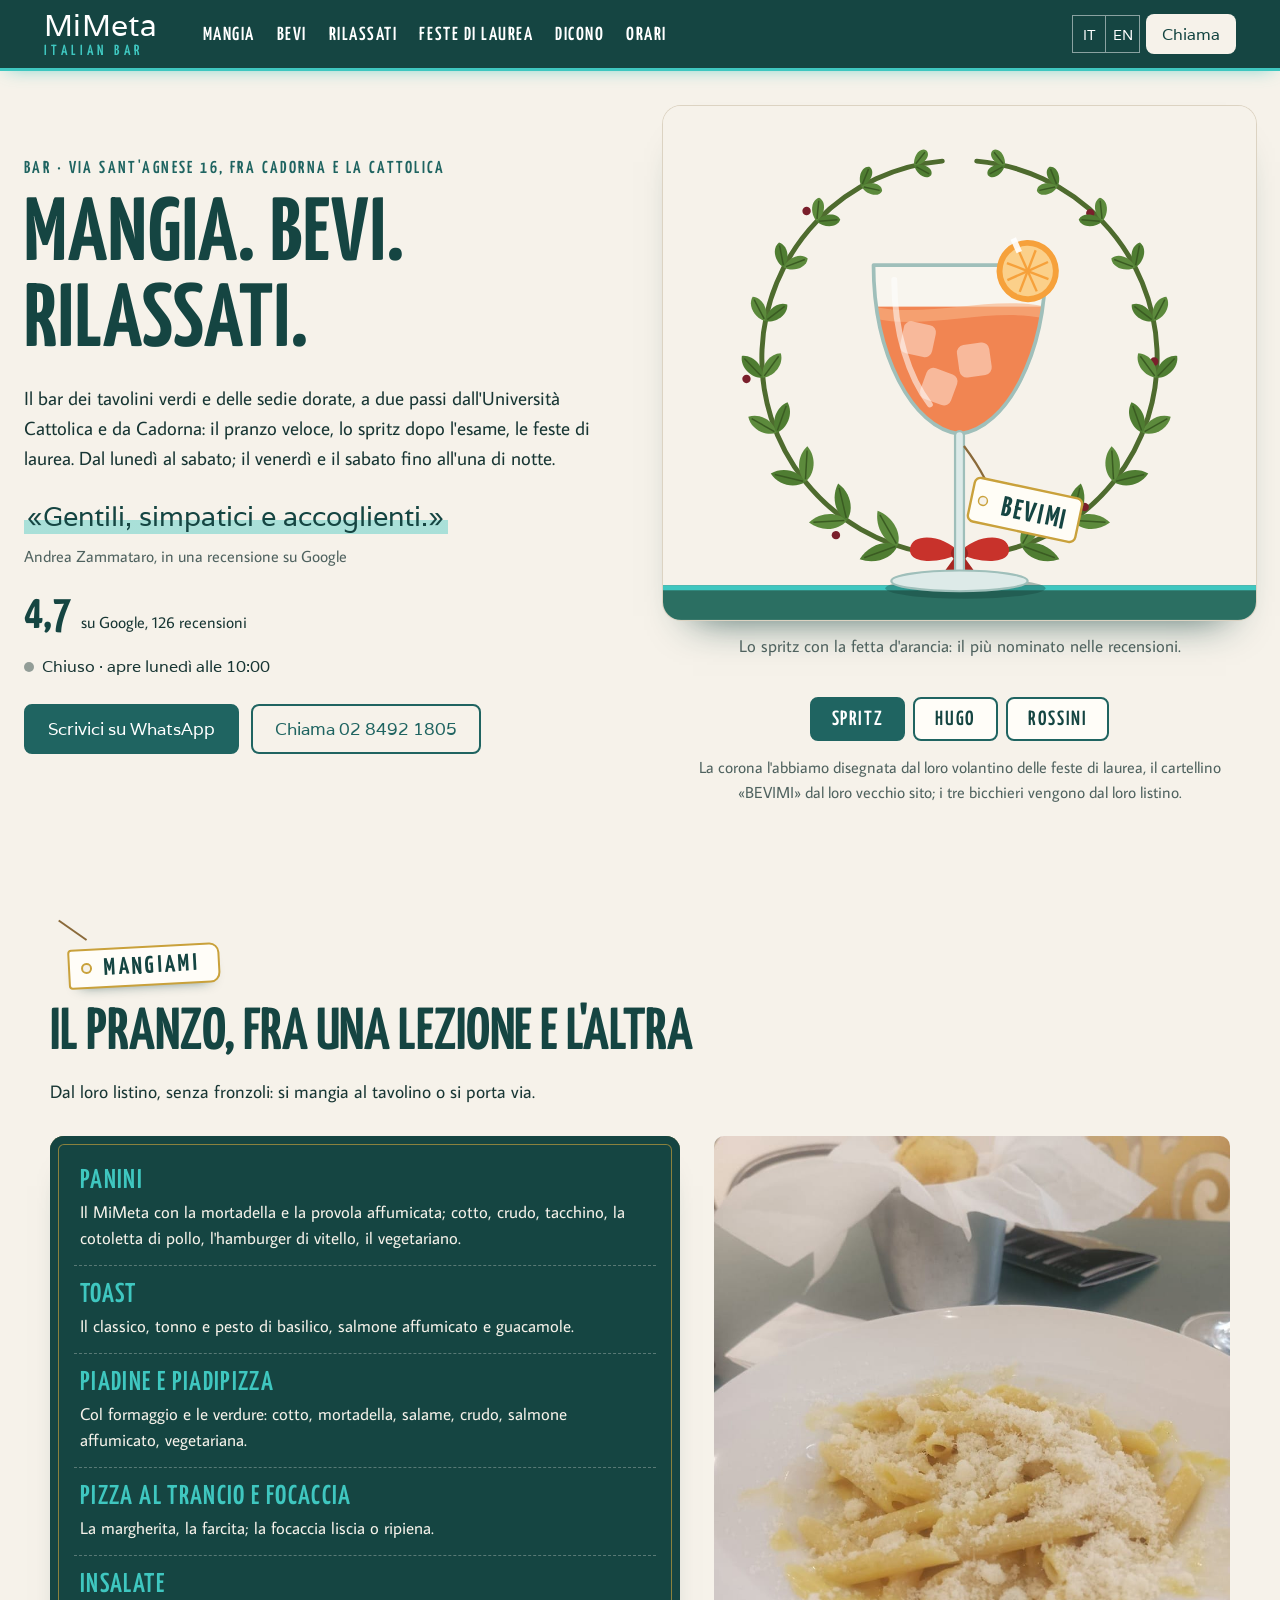
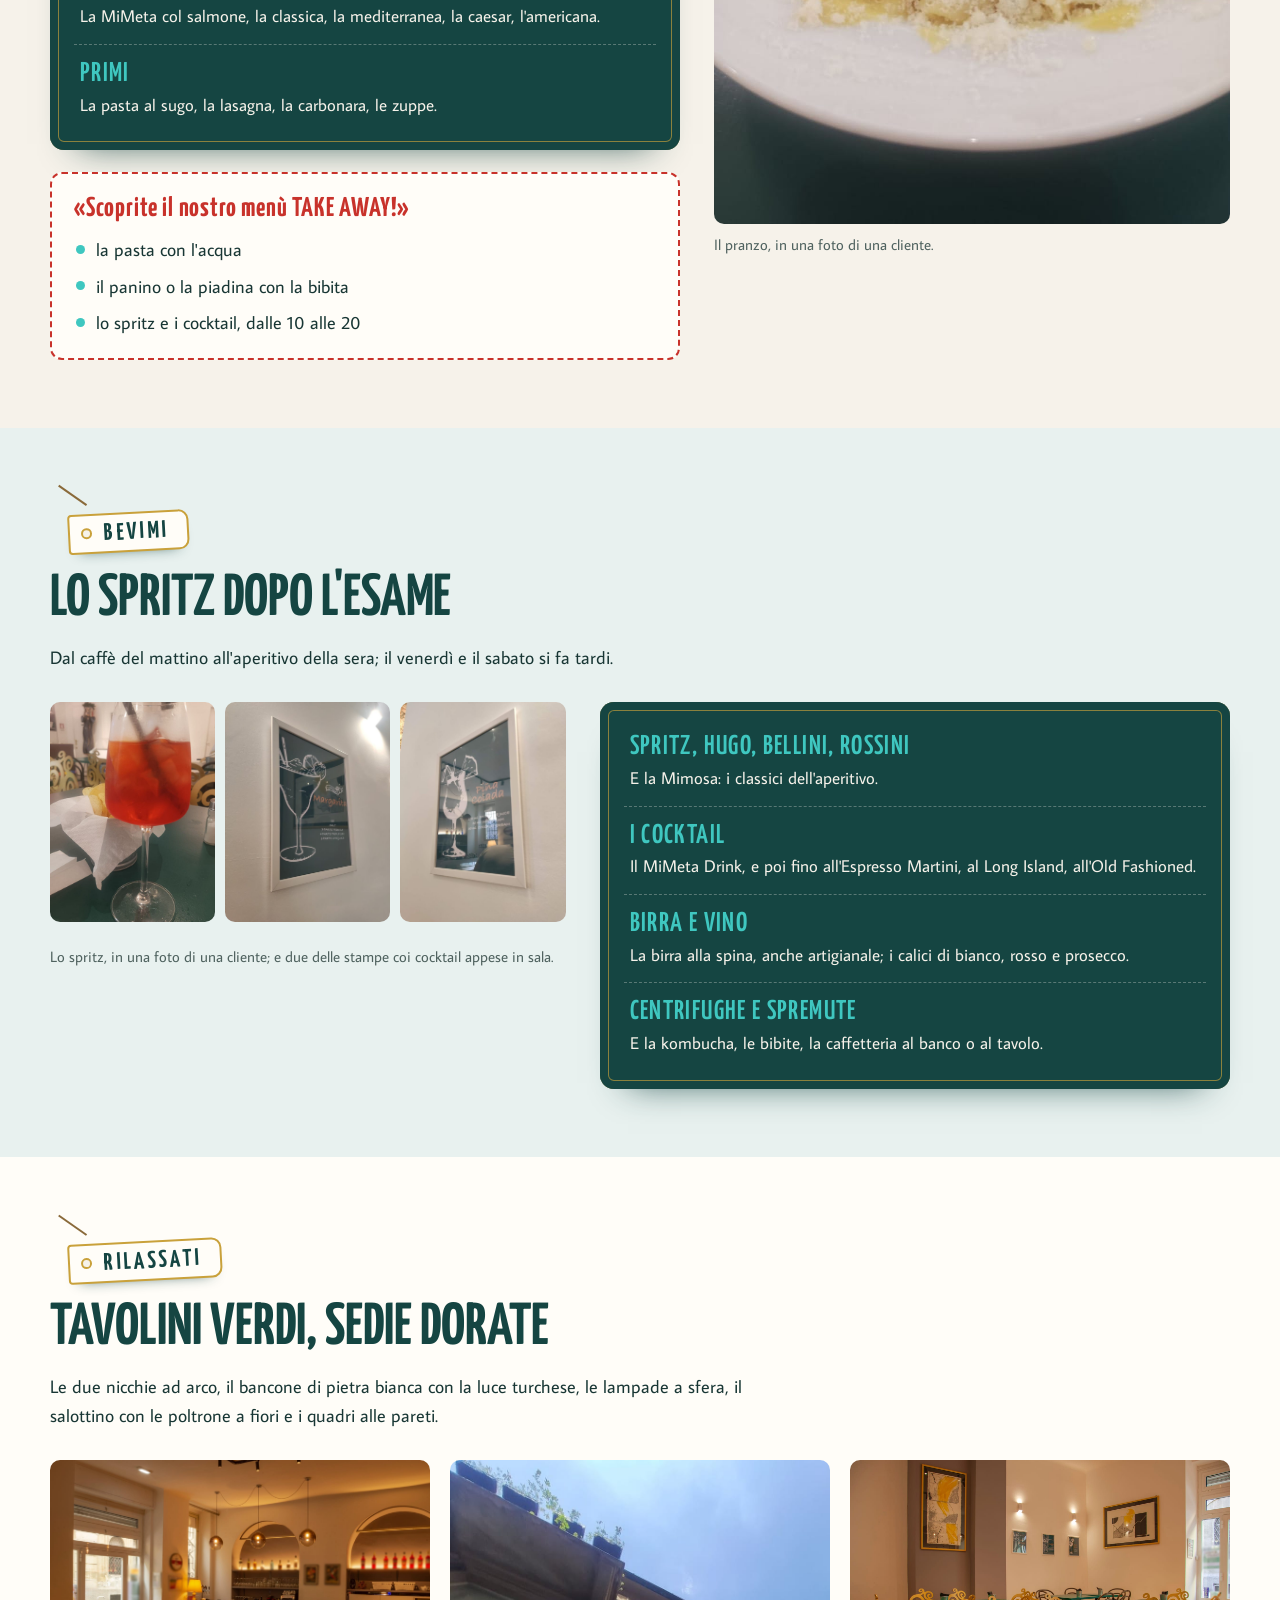
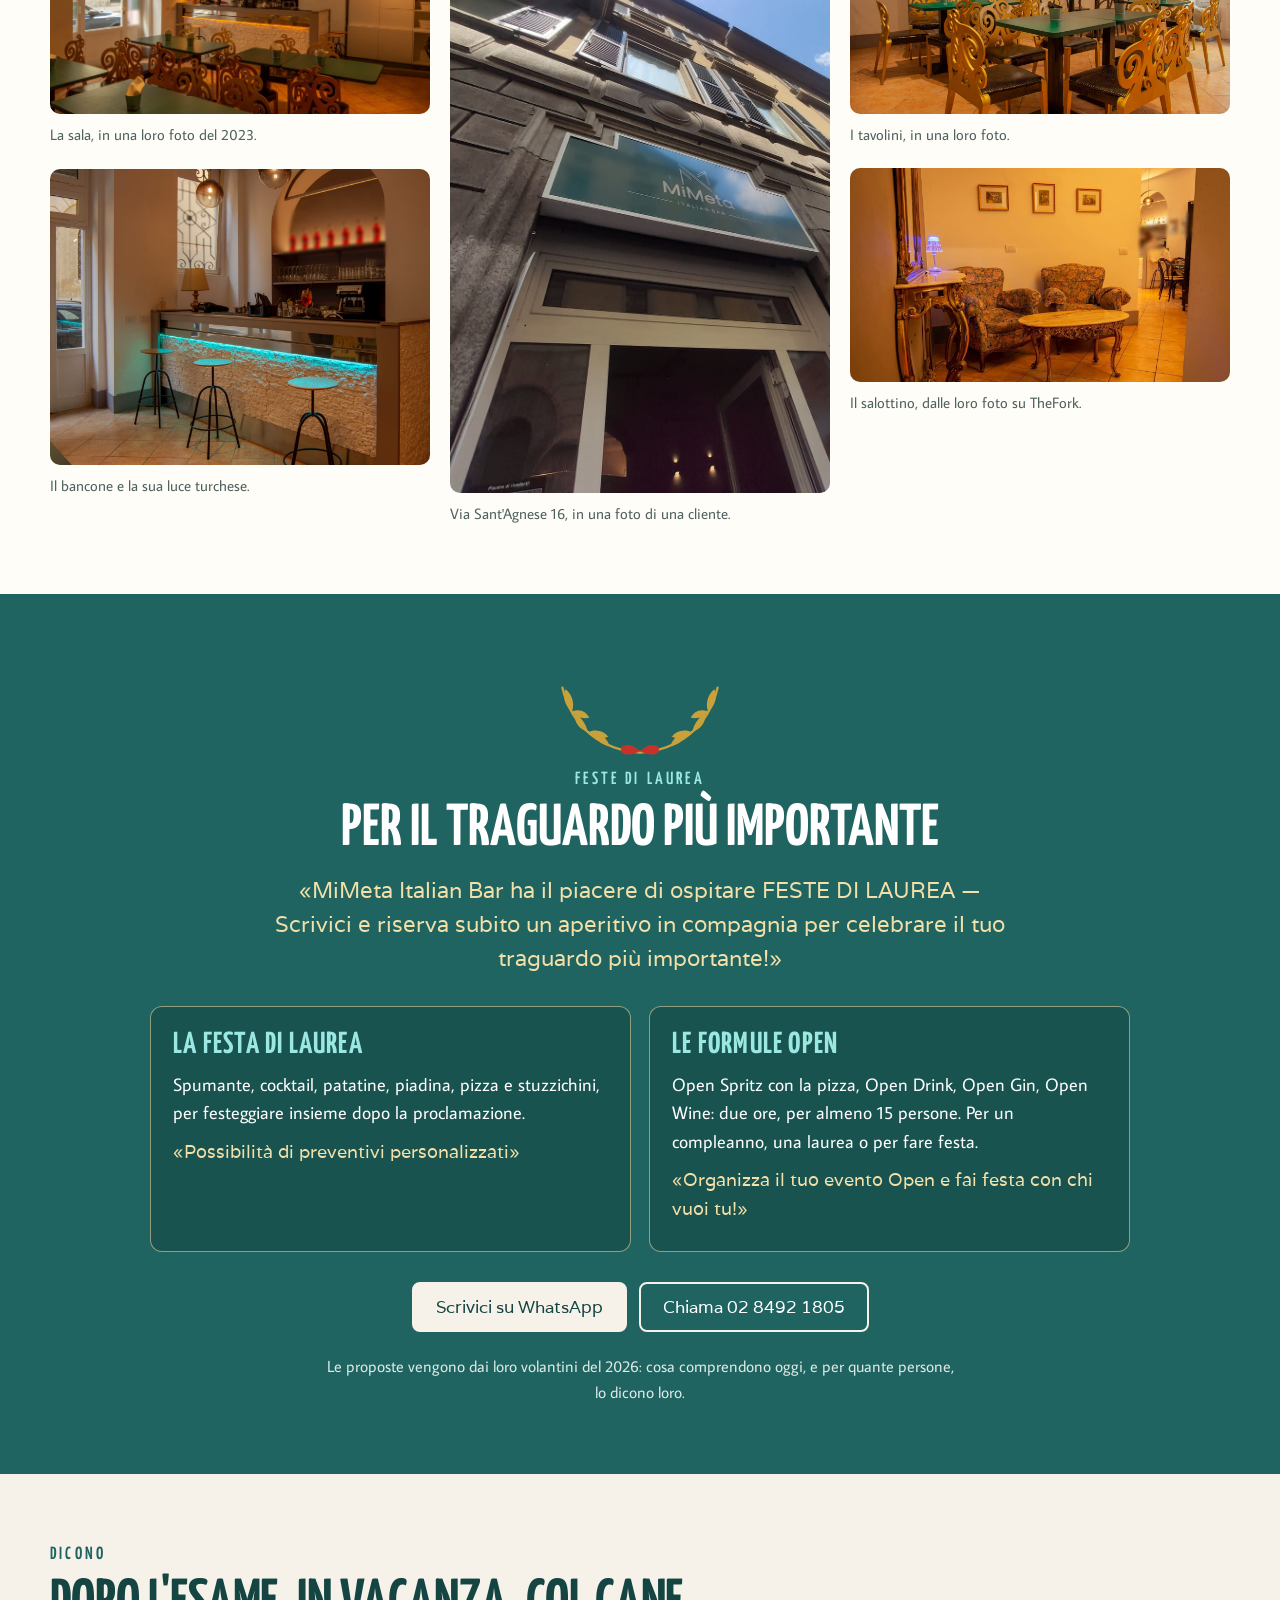
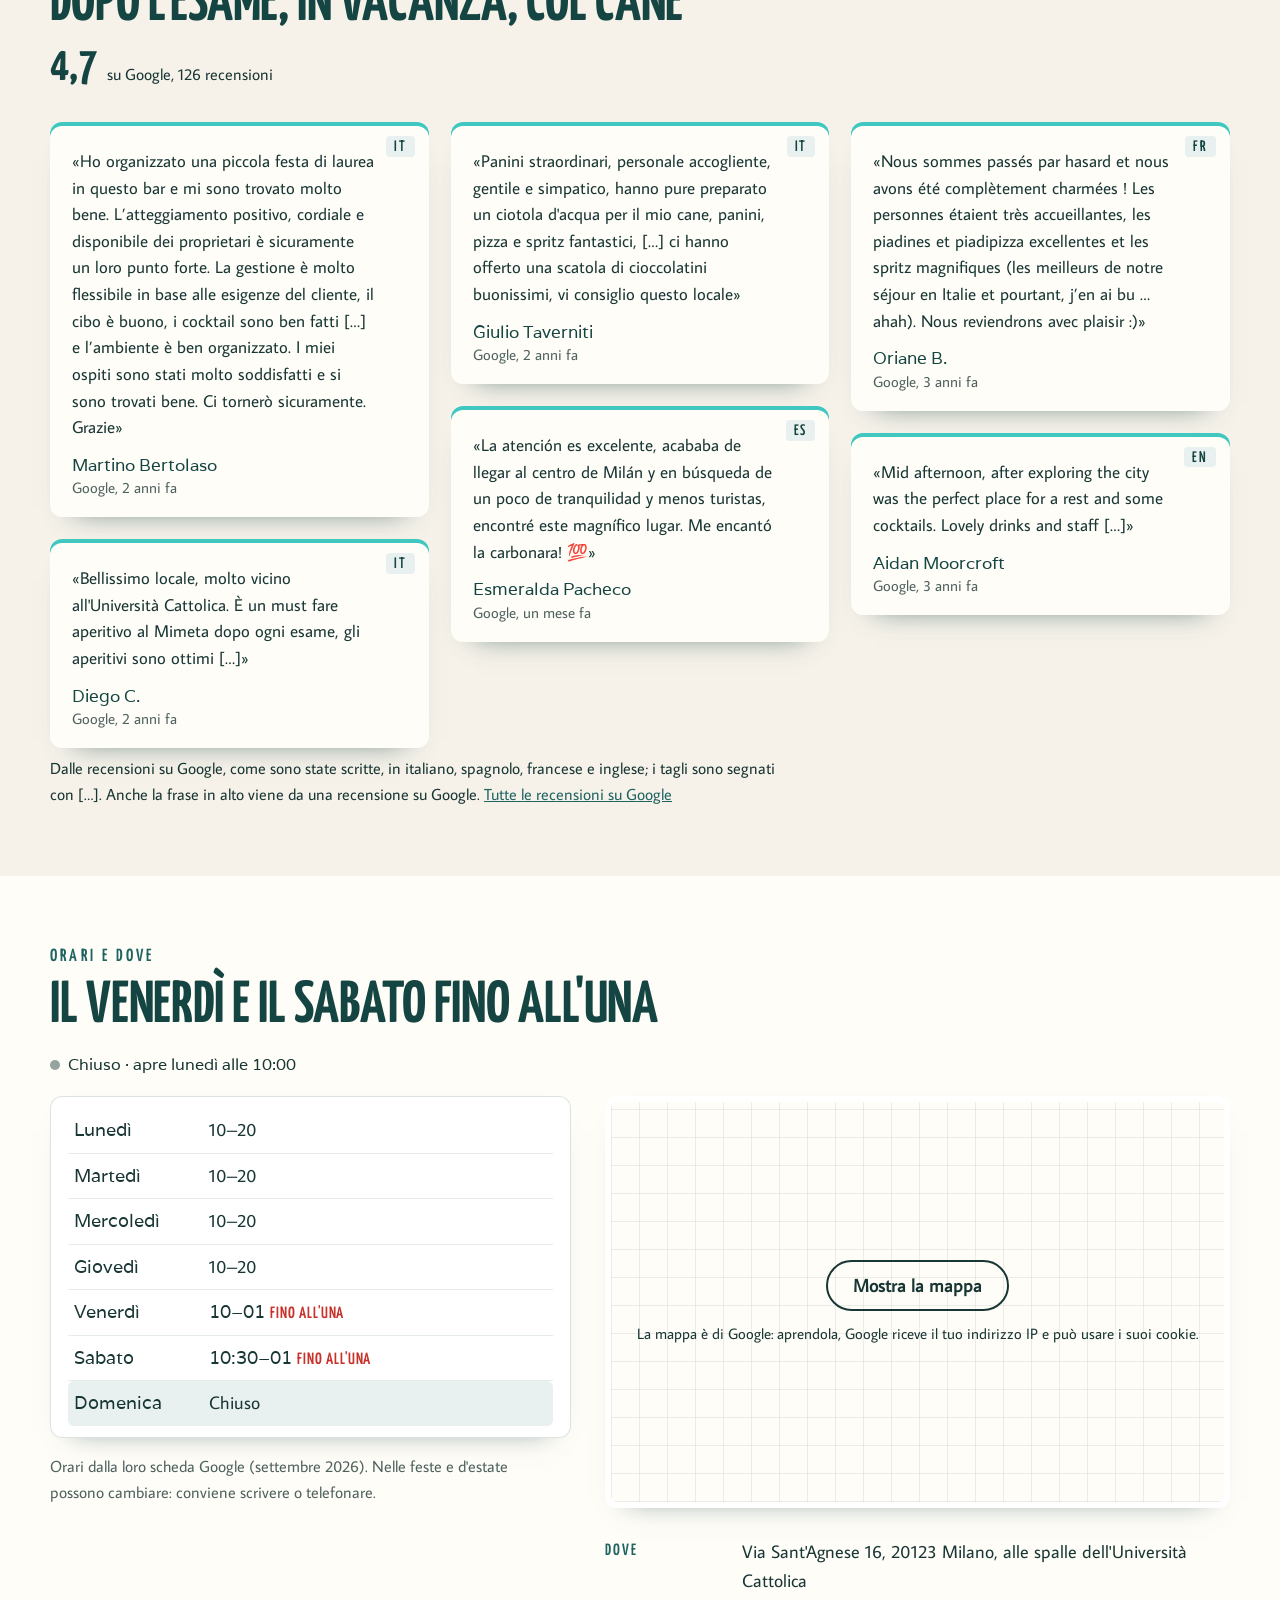
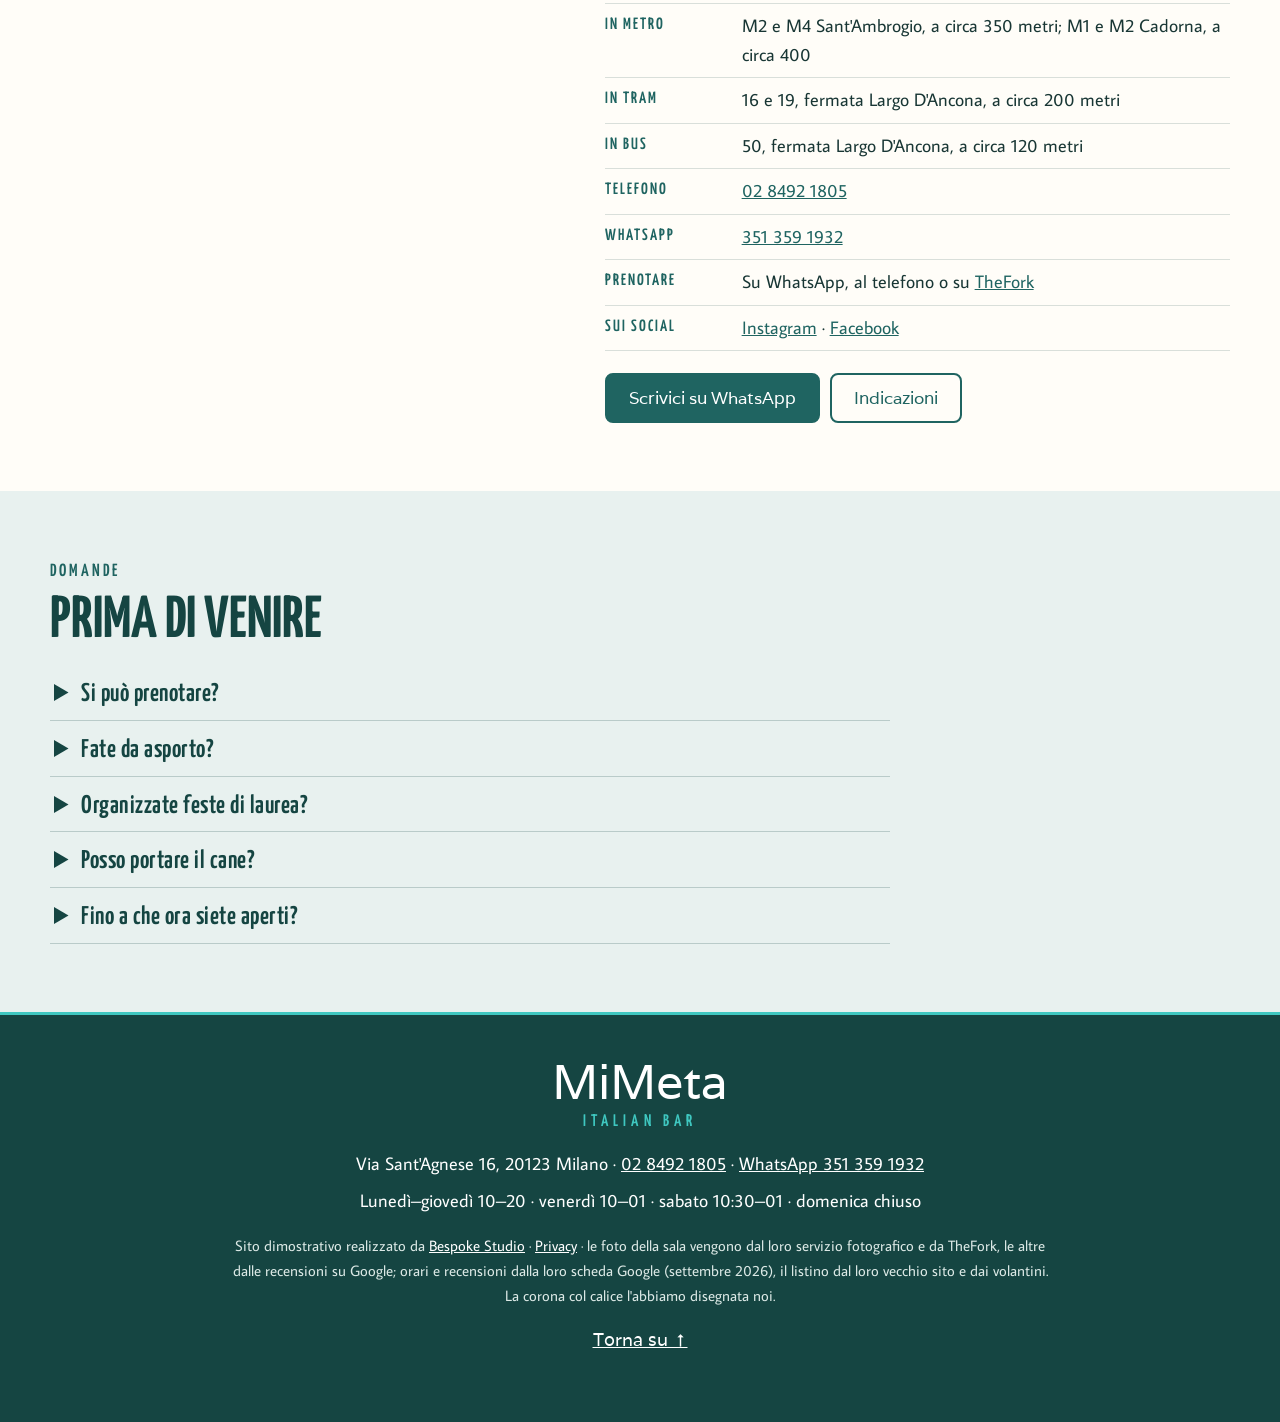
==== commit 100acf1b: "Privacy e pulizia: caratteri sul sito, mappa al clic, informativa, noindex - caratteri copiati nel s" ====
--- a/index.html
+++ b/index.html
@@ -3,6 +3,7 @@
 <head>
 <meta charset="utf-8">
 <meta name="viewport" content="width=device-width, initial-scale=1">
+<meta name="robots" content="noindex">
 <script>(function(){var r=document.documentElement;r.classList.remove('no-js');
 /* la firma: finché main.js non parte c'è il calice servito, senza corona; se il codice non arriva, dopo 2,5 s c'è la corona intera */
 try{if(!matchMedia('(prefers-reduced-motion: reduce)').matches){r.classList.add('firma-attesa');window.__attesaCorona=setTimeout(function(){r.classList.remove('firma-attesa')},2500)}}catch(e){}})()</script>
@@ -20,15 +21,64 @@
 <link rel="icon" href="img/favicon.svg" type="image/svg+xml">
 <link rel="icon" href="img/favicon-32.png" sizes="32x32" type="image/png">
 <link rel="apple-touch-icon" href="img/apple-touch-icon.png">
-<link rel="preconnect" href="https://fonts.googleapis.com">
-<link rel="preconnect" href="https://fonts.gstatic.com" crossorigin>
-<link href="https://fonts.googleapis.com/css2?family=Varela&amp;family=Yanone+Kaffeesatz:wght@500;600;700&amp;family=Average+Sans&amp;display=swap" rel="stylesheet">
+<link rel="stylesheet" href="fonts/fonts.css?v=1">
 <link rel="stylesheet" href="css/styles.css?v=1">
 <script src="https://cdn.jsdelivr.net/npm/gsap@3.12.5/dist/gsap.min.js" defer></script>
 <script src="https://cdn.jsdelivr.net/npm/gsap@3.12.5/dist/ScrollTrigger.min.js" defer></script>
 <script src="js/main.js?v=1" defer></script>
 <script type="application/ld+json">
-{"@context":"https://schema.org","@type":"BarOrPub","name":"MiMeta Italian Bar","description":"Bar in Via Sant'Agnese 16 a Milano, fra Cadorna e l'Università Cattolica: pranzo veloce, spritz e cocktail, take away, feste di laurea.","url":"https://rotenzark.github.io/mimeta-sant-agnese/","image":"https://rotenzark.github.io/mimeta-sant-agnese/img/og.jpg","telephone":"+39 02 8492 1805","address":{"@type":"PostalAddress","streetAddress":"Via Sant'Agnese 16","postalCode":"20123","addressLocality":"Milano","addressRegion":"MI","addressCountry":"IT"},"geo":{"@type":"GeoCoordinates","latitude":45.46459,"longitude":9.17628},"openingHoursSpecification":[{"@type":"OpeningHoursSpecification","dayOfWeek":["Monday","Tuesday","Wednesday","Thursday"],"opens":"10:00","closes":"20:00"},{"@type":"OpeningHoursSpecification","dayOfWeek":"Friday","opens":"10:00","closes":"01:00"},{"@type":"OpeningHoursSpecification","dayOfWeek":"Saturday","opens":"10:30","closes":"01:00"}],"aggregateRating":{"@type":"AggregateRating","ratingValue":"4.7","reviewCount":"126","bestRating":"5"},"sameAs":["https://www.instagram.com/mimetabar/","https://www.facebook.com/profile.php?id=100083177949956","https://www.thefork.it/ristorante/mimeta-italian-bar-r813476"]}
+{
+  "@context": "https://schema.org",
+  "@type": "BarOrPub",
+  "name": "MiMeta Italian Bar",
+  "description": "Bar in Via Sant'Agnese 16 a Milano, fra Cadorna e l'Università Cattolica: pranzo veloce, spritz e cocktail, take away, feste di laurea.",
+  "url": "https://rotenzark.github.io/mimeta-sant-agnese/",
+  "image": "https://rotenzark.github.io/mimeta-sant-agnese/img/og.jpg",
+  "telephone": "+39 02 8492 1805",
+  "address": {
+    "@type": "PostalAddress",
+    "streetAddress": "Via Sant'Agnese 16",
+    "postalCode": "20123",
+    "addressLocality": "Milano",
+    "addressRegion": "MI",
+    "addressCountry": "IT"
+  },
+  "geo": {
+    "@type": "GeoCoordinates",
+    "latitude": 45.46459,
+    "longitude": 9.17628
+  },
+  "openingHoursSpecification": [
+    {
+      "@type": "OpeningHoursSpecification",
+      "dayOfWeek": [
+        "Monday",
+        "Tuesday",
+        "Wednesday",
+        "Thursday"
+      ],
+      "opens": "10:00",
+      "closes": "20:00"
+    },
+    {
+      "@type": "OpeningHoursSpecification",
+      "dayOfWeek": "Friday",
+      "opens": "10:00",
+      "closes": "01:00"
+    },
+    {
+      "@type": "OpeningHoursSpecification",
+      "dayOfWeek": "Saturday",
+      "opens": "10:30",
+      "closes": "01:00"
+    }
+  ],
+  "sameAs": [
+    "https://www.instagram.com/mimetabar/",
+    "https://www.facebook.com/profile.php?id=100083177949956",
+    "https://www.thefork.it/ristorante/mimeta-italian-bar-r813476"
+  ]
+}
 </script>
 <script type="application/ld+json">
 {"@context":"https://schema.org","@type":"FAQPage","mainEntity":[
@@ -327,10 +377,10 @@
     <h2 id="diconoT" class="capitolo__titolo" data-i18n="d.titolo">Dopo l'esame, in vacanza, col cane</h2>
     <p class="voto voto--sezione"><b class="voto__n">4,7</b> <span class="voto__su" data-i18n="d.google">su Google, 126 recensioni</span></p>
     <ul class="recensioni">
-      <li class="recensione reveal"><span class="recensione__lingua" aria-hidden="true">IT</span><p class="recensione__testo">«Ho organizzato una piccola festa di laurea in questo bar e mi sono trovato molto bene. L’atteggiamento positivo, cordiale e disponibile dei proprietari è sicuramente un loro punto forte. La gestione è molto flessibile in base alle esigenze del cliente, il cibo è buono, i cocktail sono ben fatti <span class="taglio">[…]</span> e l’ambiente è ben organizzato. I miei ospiti sono stati molto soddisfatti e si sono trovati bene. Ci tornerò sicuramente. Grazie»</p><p class="recensione__chi"><b>Martino Bertolaso</b> <span data-i18n="d.g2a">Google, 2 anni fa</span></p></li>
-      <li class="recensione reveal"><span class="recensione__lingua" aria-hidden="true">IT</span><p class="recensione__testo">«Bellissimo locale, molto vicino all'Università Cattolica. È un must fare aperitivo al Mimeta dopo ogni esame, gli aperitivi sono ottimi <span class="taglio">[…]</span>»</p><p class="recensione__chi"><b>Diego C.</b> <span data-i18n="d.g2a">Google, 2 anni fa</span></p></li>
-      <li class="recensione reveal"><span class="recensione__lingua" aria-hidden="true">IT</span><p class="recensione__testo">«Panini straordinari, personale accogliente, gentile e simpatico, hanno pure preparato un ciotola d'acqua per il mio cane, panini, pizza e spritz fantastici, <span class="taglio">[…]</span> ci hanno offerto una scatola di cioccolatini buonissimi, vi consiglio questo locale»</p><p class="recensione__chi"><b>Giulio Taverniti</b> <span data-i18n="d.g2a">Google, 2 anni fa</span></p></li>
-      <li class="recensione reveal" lang="es"><span class="recensione__lingua" aria-hidden="true">ES</span><p class="recensione__testo">«La atención es excelente, acababa de llegar al centro de Milán y en búsqueda de un poco de tranquilidad y menos turistas, encontré este magnífico lugar. Me encantó la carbonara! 💯»</p><p class="recensione__chi"><b>Esmeralda Pacheco</b> <span data-i18n="d.g1m">Google, un mese fa</span></p></li>
+      <li class="recensione reveal"><span class="recensione__lingua" aria-hidden="true">IT</span><p lang="it" class="recensione__testo">«Ho organizzato una piccola festa di laurea in questo bar e mi sono trovato molto bene. L’atteggiamento positivo, cordiale e disponibile dei proprietari è sicuramente un loro punto forte. La gestione è molto flessibile in base alle esigenze del cliente, il cibo è buono, i cocktail sono ben fatti <span class="taglio">[…]</span> e l’ambiente è ben organizzato. I miei ospiti sono stati molto soddisfatti e si sono trovati bene. Ci tornerò sicuramente. Grazie»</p><p class="recensione__chi"><b>Martino Bertolaso</b> <span data-i18n="d.g2a">Google, 2 anni fa</span></p></li>
+      <li class="recensione reveal"><span class="recensione__lingua" aria-hidden="true">IT</span><p lang="it" class="recensione__testo">«Bellissimo locale, molto vicino all'Università Cattolica. È un must fare aperitivo al Mimeta dopo ogni esame, gli aperitivi sono ottimi <span class="taglio">[…]</span>»</p><p class="recensione__chi"><b>Diego C.</b> <span data-i18n="d.g2a">Google, 2 anni fa</span></p></li>
+      <li class="recensione reveal"><span class="recensione__lingua" aria-hidden="true">IT</span><p lang="it" class="recensione__testo">«Panini straordinari, personale accogliente, gentile e simpatico, hanno pure preparato un ciotola d'acqua per il mio cane, panini, pizza e spritz fantastici, <span class="taglio">[…]</span> ci hanno offerto una scatola di cioccolatini buonissimi, vi consiglio questo locale»</p><p class="recensione__chi"><b>Giulio Taverniti</b> <span data-i18n="d.g2a">Google, 2 anni fa</span></p></li>
+      <li class="recensione reveal" lang="es"><span class="recensione__lingua" aria-hidden="true">ES</span><p lang="es" class="recensione__testo">«La atención es excelente, acababa de llegar al centro de Milán y en búsqueda de un poco de tranquilidad y menos turistas, encontré este magnífico lugar. Me encantó la carbonara! 💯»</p><p class="recensione__chi"><b>Esmeralda Pacheco</b> <span data-i18n="d.g1m">Google, un mese fa</span></p></li>
       <li class="recensione reveal" lang="fr"><span class="recensione__lingua" aria-hidden="true">FR</span><p class="recensione__testo">«Nous sommes passés par hasard et nous avons été complètement charmées&nbsp;! Les personnes étaient très accueillantes, les piadines et piadipizza excellentes et les spritz magnifiques (les meilleurs de notre séjour en Italie et pourtant, j’en ai bu … ahah). Nous reviendrons avec plaisir :)»</p><p class="recensione__chi"><b>Oriane B.</b> <span data-i18n="d.g3a">Google, 3 anni fa</span></p></li>
       <li class="recensione reveal" lang="en"><span class="recensione__lingua" aria-hidden="true">EN</span><p class="recensione__testo">«Mid afternoon, after exploring the city was the perfect place for a rest and some cocktails. Lovely drinks and staff <span class="taglio">[…]</span>»</p><p class="recensione__chi"><b>Aidan Moorcroft</b> <span data-i18n="d.g3a">Google, 3 anni fa</span></p></li>
     </ul>
@@ -357,7 +407,7 @@
       </div>
       <div class="dove">
         <div class="cartina reveal">
-          <iframe title="Mappa: MiMeta Italian Bar, Via Sant'Agnese 16, Milano" data-i18n-title="o.mappa" src="https://maps.google.com/maps?q=Mimeta%20italian%20bar%2C%20Via%20Sant'Agnese%2016%2C%2020123%20Milano&amp;z=16&amp;output=embed" width="600" height="400" loading="lazy" referrerpolicy="no-referrer-when-downgrade"></iframe>
+          <div class="mappa-clic" data-mappa-clic style="--mappa-h: 400px"><template><iframe title="Mappa: MiMeta Italian Bar, Via Sant'Agnese 16, Milano" data-i18n-title="o.mappa" src="https://maps.google.com/maps?q=Mimeta%20italian%20bar%2C%20Via%20Sant'Agnese%2016%2C%2020123%20Milano&amp;z=16&amp;output=embed" width="600" height="400" loading="lazy" referrerpolicy="no-referrer-when-downgrade"></iframe></template><div class="mappa-clic__velo"><a class="mappa-clic__btn" href="https://www.google.com/maps/search/?api=1&amp;query=Mimeta+italian+bar%2C+Via+Sant%27Agnese+16%2C+20123+Milano" target="_blank" rel="noopener">Mostra la mappa</a><p class="mappa-clic__nota">La mappa è di Google: aprendola, Google riceve il tuo indirizzo IP e può usare i suoi cookie.</p></div></div>
         </div>
         <dl class="indirizzo">
           <div><dt data-i18n="o.dove">Dove</dt><dd data-i18n="o.dovev">Via Sant'Agnese 16, 20123 Milano, alle spalle dell'Università Cattolica</dd></div>
@@ -395,7 +445,7 @@
     <p class="piede__sotto">Italian Bar</p>
     <p class="piede__dove">Via Sant'Agnese 16, 20123 Milano · <a href="tel:+390284921805" class="intero">02 8492 1805</a> · <a href="https://wa.me/393513591932" class="intero" target="_blank" rel="noopener">WhatsApp 351 359 1932</a></p>
     <p class="piede__orario" data-i18n="f2.orario">Lunedì–giovedì 10–20 · venerdì 10–01 · sabato 10:30–01 · domenica chiuso</p>
-    <p class="piede__cred" data-i18n="f2.cred">Sito dimostrativo realizzato da <a href="https://bespokestud.io" rel="noopener">Bespoke Studio</a> · le foto della sala vengono dal loro servizio fotografico e da TheFork, le altre dalle recensioni su Google; orari e recensioni dalla loro scheda Google (settembre 2026), il listino dal loro vecchio sito e dai volantini. La corona col calice l'abbiamo disegnata noi.</p>
+    <p class="piede__cred" data-i18n="f2.cred">Sito dimostrativo realizzato da <a href="https://bespokestud.io" rel="noopener">Bespoke Studio</a> · <a href="privacy.html">Privacy</a> · le foto della sala vengono dal loro servizio fotografico e da TheFork, le altre dalle recensioni su Google; orari e recensioni dalla loro scheda Google (settembre 2026), il listino dal loro vecchio sito e dai volantini. La corona col calice l'abbiamo disegnata noi.</p>
     <p><a class="piede__su" href="#inizio" data-i18n="f2.su">Torna su ↑</a></p>
   </div>
 </footer>
@@ -411,5 +461,6 @@
   <img id="lightboxImg" src="" alt="">
 </div>
 
+<script src="js/mappa-clic.js?v=1" defer></script>
 </body>
 </html>
--- a/fonts/fonts.css
+++ b/fonts/fonts.css
@@ -0,0 +1,226 @@
+/* Caratteri ospitati sul sito: nessuna richiesta a Google Fonts o Fontshare (giro privacy 1/10/2026). Licenze in LICENSE.txt. */
+/* latin-ext */
+@font-face {
+  font-family: 'Average Sans';
+  font-style: normal;
+  font-weight: 400;
+  font-display: swap;
+  src: url(averagesans-v17-1Ptpg8fLXP2dlAXR-HlJJNJ_DNCb_Vo.woff2) format('woff2');
+  unicode-range: U+0100-02BA, U+02BD-02C5, U+02C7-02CC, U+02CE-02D7, U+02DD-02FF, U+0304, U+0308, U+0329, U+1D00-1DBF, U+1E00-1E9F, U+1EF2-1EFF, U+2020, U+20A0-20AB, U+20AD-20C0, U+2113, U+2C60-2C7F, U+A720-A7FF;
+}
+/* latin */
+@font-face {
+  font-family: 'Average Sans';
+  font-style: normal;
+  font-weight: 400;
+  font-display: swap;
+  src: url(averagesans-v17-1Ptpg8fLXP2dlAXR-HlJJNJ_AtCb.woff2) format('woff2');
+  unicode-range: U+0000-00FF, U+0131, U+0152-0153, U+02BB-02BC, U+02C6, U+02DA, U+02DC, U+0304, U+0308, U+0329, U+2000-206F, U+20AC, U+2122, U+2191, U+2193, U+2212, U+2215, U+FEFF, U+FFFD;
+}
+/* latin-ext */
+@font-face {
+  font-family: 'Varela';
+  font-style: normal;
+  font-weight: 400;
+  font-display: swap;
+  src: url(varela-v17-DPEtYwqExx0AWHX5DR4ETvw.woff2) format('woff2');
+  unicode-range: U+0100-02BA, U+02BD-02C5, U+02C7-02CC, U+02CE-02D7, U+02DD-02FF, U+0304, U+0308, U+0329, U+1D00-1DBF, U+1E00-1E9F, U+1EF2-1EFF, U+2020, U+20A0-20AB, U+20AD-20C0, U+2113, U+2C60-2C7F, U+A720-A7FF;
+}
+/* latin */
+@font-face {
+  font-family: 'Varela';
+  font-style: normal;
+  font-weight: 400;
+  font-display: swap;
+  src: url(varela-v17-DPEtYwqExx0AWHX5Ax4E.woff2) format('woff2');
+  unicode-range: U+0000-00FF, U+0131, U+0152-0153, U+02BB-02BC, U+02C6, U+02DA, U+02DC, U+0304, U+0308, U+0329, U+2000-206F, U+20AC, U+2122, U+2191, U+2193, U+2212, U+2215, U+FEFF, U+FFFD;
+}
+/* cyrillic-ext */
+@font-face {
+  font-family: 'Yanone Kaffeesatz';
+  font-style: normal;
+  font-weight: 500;
+  font-display: swap;
+  src: url(yanonekaffeesatz-v34-3y976aknfjLm_3lMKjiMgmUUYBs04Y8WH-qVHQ.woff2) format('woff2');
+  unicode-range: U+0460-052F, U+1C80-1C8A, U+20B4, U+2DE0-2DFF, U+A640-A69F, U+FE2E-FE2F;
+}
+/* cyrillic */
+@font-face {
+  font-family: 'Yanone Kaffeesatz';
+  font-style: normal;
+  font-weight: 500;
+  font-display: swap;
+  src: url(yanonekaffeesatz-v34-3y976aknfjLm_3lMKjiMgmUUYBs04Y8fH-qVHQ.woff2) format('woff2');
+  unicode-range: U+0301, U+0400-045F, U+0490-0491, U+04B0-04B1, U+2116;
+}
+/* math */
+@font-face {
+  font-family: 'Yanone Kaffeesatz';
+  font-style: normal;
+  font-weight: 500;
+  font-display: swap;
+  src: url(yanonekaffeesatz-v34-3y976aknfjLm_3lMKjiMgmUUYBs04Y9nH-qVHQ.woff2) format('woff2');
+  unicode-range: U+0302-0303, U+0305, U+0307-0308, U+0310, U+0312, U+0315, U+031A, U+0326-0327, U+032C, U+032F-0330, U+0332-0333, U+0338, U+033A, U+0346, U+034D, U+0391-03A1, U+03A3-03A9, U+03B1-03C9, U+03D1, U+03D5-03D6, U+03F0-03F1, U+03F4-03F5, U+2016-2017, U+2034-2038, U+203C, U+2040, U+2043, U+2047, U+2050, U+2057, U+205F, U+2070-2071, U+2074-208E, U+2090-209C, U+20D0-20DC, U+20E1, U+20E5-20EF, U+2100-2112, U+2114-2115, U+2117-2121, U+2123-214F, U+2190, U+2192, U+2194-21AE, U+21B0-21E5, U+21F1-21F2, U+21F4-2211, U+2213-2214, U+2216-22FF, U+2308-230B, U+2310, U+2319, U+231C-2321, U+2336-237A, U+237C, U+2395, U+239B-23B7, U+23D0, U+23DC-23E1, U+2474-2475, U+25AF, U+25B3, U+25B7, U+25BD, U+25C1, U+25CA, U+25CC, U+25FB, U+266D-266F, U+27C0-27FF, U+2900-2AFF, U+2B0E-2B11, U+2B30-2B4C, U+2BFE, U+3030, U+FF5B, U+FF5D, U+1D400-1D7FF, U+1EE00-1EEFF;
+}
+/* symbols */
+@font-face {
+  font-family: 'Yanone Kaffeesatz';
+  font-style: normal;
+  font-weight: 500;
+  font-display: swap;
+  src: url(yanonekaffeesatz-v34-3y976aknfjLm_3lMKjiMgmUUYBs04Y91H-qVHQ.woff2) format('woff2');
+  unicode-range: U+0001-000C, U+000E-001F, U+007F-009F, U+20DD-20E0, U+20E2-20E4, U+2150-218F, U+2190, U+2192, U+2194-2199, U+21AF, U+21E6-21F0, U+21F3, U+2218-2219, U+2299, U+22C4-22C6, U+2300-243F, U+2440-244A, U+2460-24FF, U+25A0-27BF, U+2800-28FF, U+2921-2922, U+2981, U+29BF, U+29EB, U+2B00-2BFF, U+4DC0-4DFF, U+FFF9-FFFB, U+10140-1018E, U+10190-1019C, U+101A0, U+101D0-101FD, U+102E0-102FB, U+10E60-10E7E, U+1D2C0-1D2D3, U+1D2E0-1D37F, U+1F000-1F0FF, U+1F100-1F1AD, U+1F1E6-1F1FF, U+1F30D-1F30F, U+1F315, U+1F31C, U+1F31E, U+1F320-1F32C, U+1F336, U+1F378, U+1F37D, U+1F382, U+1F393-1F39F, U+1F3A7-1F3A8, U+1F3AC-1F3AF, U+1F3C2, U+1F3C4-1F3C6, U+1F3CA-1F3CE, U+1F3D4-1F3E0, U+1F3ED, U+1F3F1-1F3F3, U+1F3F5-1F3F7, U+1F408, U+1F415, U+1F41F, U+1F426, U+1F43F, U+1F441-1F442, U+1F444, U+1F446-1F449, U+1F44C-1F44E, U+1F453, U+1F46A, U+1F47D, U+1F4A3, U+1F4B0, U+1F4B3, U+1F4B9, U+1F4BB, U+1F4BF, U+1F4C8-1F4CB, U+1F4D6, U+1F4DA, U+1F4DF, U+1F4E3-1F4E6, U+1F4EA-1F4ED, U+1F4F7, U+1F4F9-1F4FB, U+1F4FD-1F4FE, U+1F503, U+1F507-1F50B, U+1F50D, U+1F512-1F513, U+1F53E-1F54A, U+1F54F-1F5FA, U+1F610, U+1F650-1F67F, U+1F687, U+1F68D, U+1F691, U+1F694, U+1F698, U+1F6AD, U+1F6B2, U+1F6B9-1F6BA, U+1F6BC, U+1F6C6-1F6CF, U+1F6D3-1F6D7, U+1F6E0-1F6EA, U+1F6F0-1F6F3, U+1F6F7-1F6FC, U+1F700-1F7FF, U+1F800-1F80B, U+1F810-1F847, U+1F850-1F859, U+1F860-1F887, U+1F890-1F8AD, U+1F8B0-1F8BB, U+1F8C0-1F8C1, U+1F900-1F90B, U+1F93B, U+1F946, U+1F984, U+1F996, U+1F9E9, U+1FA00-1FA6F, U+1FA70-1FA7C, U+1FA80-1FA89, U+1FA8F-1FAC6, U+1FACE-1FADC, U+1FADF-1FAE9, U+1FAF0-1FAF8, U+1FB00-1FBFF;
+}
+/* vietnamese */
+@font-face {
+  font-family: 'Yanone Kaffeesatz';
+  font-style: normal;
+  font-weight: 500;
+  font-display: swap;
+  src: url(yanonekaffeesatz-v34-3y976aknfjLm_3lMKjiMgmUUYBs04Y8UH-qVHQ.woff2) format('woff2');
+  unicode-range: U+0102-0103, U+0110-0111, U+0128-0129, U+0168-0169, U+01A0-01A1, U+01AF-01B0, U+0300-0301, U+0303-0304, U+0308-0309, U+0323, U+0329, U+1EA0-1EF9, U+20AB;
+}
+/* latin-ext */
+@font-face {
+  font-family: 'Yanone Kaffeesatz';
+  font-style: normal;
+  font-weight: 500;
+  font-display: swap;
+  src: url(yanonekaffeesatz-v34-3y976aknfjLm_3lMKjiMgmUUYBs04Y8VH-qVHQ.woff2) format('woff2');
+  unicode-range: U+0100-02BA, U+02BD-02C5, U+02C7-02CC, U+02CE-02D7, U+02DD-02FF, U+0304, U+0308, U+0329, U+1D00-1DBF, U+1E00-1E9F, U+1EF2-1EFF, U+2020, U+20A0-20AB, U+20AD-20C0, U+2113, U+2C60-2C7F, U+A720-A7FF;
+}
+/* latin */
+@font-face {
+  font-family: 'Yanone Kaffeesatz';
+  font-style: normal;
+  font-weight: 500;
+  font-display: swap;
+  src: url(yanonekaffeesatz-v34-3y976aknfjLm_3lMKjiMgmUUYBs04Y8bH-o.woff2) format('woff2');
+  unicode-range: U+0000-00FF, U+0131, U+0152-0153, U+02BB-02BC, U+02C6, U+02DA, U+02DC, U+0304, U+0308, U+0329, U+2000-206F, U+20AC, U+2122, U+2191, U+2193, U+2212, U+2215, U+FEFF, U+FFFD;
+}
+/* cyrillic-ext */
+@font-face {
+  font-family: 'Yanone Kaffeesatz';
+  font-style: normal;
+  font-weight: 600;
+  font-display: swap;
+  src: url(yanonekaffeesatz-v34-3y976aknfjLm_3lMKjiMgmUUYBs04Y8WH-qVHQ.woff2) format('woff2');
+  unicode-range: U+0460-052F, U+1C80-1C8A, U+20B4, U+2DE0-2DFF, U+A640-A69F, U+FE2E-FE2F;
+}
+/* cyrillic */
+@font-face {
+  font-family: 'Yanone Kaffeesatz';
+  font-style: normal;
+  font-weight: 600;
+  font-display: swap;
+  src: url(yanonekaffeesatz-v34-3y976aknfjLm_3lMKjiMgmUUYBs04Y8fH-qVHQ.woff2) format('woff2');
+  unicode-range: U+0301, U+0400-045F, U+0490-0491, U+04B0-04B1, U+2116;
+}
+/* math */
+@font-face {
+  font-family: 'Yanone Kaffeesatz';
+  font-style: normal;
+  font-weight: 600;
+  font-display: swap;
+  src: url(yanonekaffeesatz-v34-3y976aknfjLm_3lMKjiMgmUUYBs04Y9nH-qVHQ.woff2) format('woff2');
+  unicode-range: U+0302-0303, U+0305, U+0307-0308, U+0310, U+0312, U+0315, U+031A, U+0326-0327, U+032C, U+032F-0330, U+0332-0333, U+0338, U+033A, U+0346, U+034D, U+0391-03A1, U+03A3-03A9, U+03B1-03C9, U+03D1, U+03D5-03D6, U+03F0-03F1, U+03F4-03F5, U+2016-2017, U+2034-2038, U+203C, U+2040, U+2043, U+2047, U+2050, U+2057, U+205F, U+2070-2071, U+2074-208E, U+2090-209C, U+20D0-20DC, U+20E1, U+20E5-20EF, U+2100-2112, U+2114-2115, U+2117-2121, U+2123-214F, U+2190, U+2192, U+2194-21AE, U+21B0-21E5, U+21F1-21F2, U+21F4-2211, U+2213-2214, U+2216-22FF, U+2308-230B, U+2310, U+2319, U+231C-2321, U+2336-237A, U+237C, U+2395, U+239B-23B7, U+23D0, U+23DC-23E1, U+2474-2475, U+25AF, U+25B3, U+25B7, U+25BD, U+25C1, U+25CA, U+25CC, U+25FB, U+266D-266F, U+27C0-27FF, U+2900-2AFF, U+2B0E-2B11, U+2B30-2B4C, U+2BFE, U+3030, U+FF5B, U+FF5D, U+1D400-1D7FF, U+1EE00-1EEFF;
+}
+/* symbols */
+@font-face {
+  font-family: 'Yanone Kaffeesatz';
+  font-style: normal;
+  font-weight: 600;
+  font-display: swap;
+  src: url(yanonekaffeesatz-v34-3y976aknfjLm_3lMKjiMgmUUYBs04Y91H-qVHQ.woff2) format('woff2');
+  unicode-range: U+0001-000C, U+000E-001F, U+007F-009F, U+20DD-20E0, U+20E2-20E4, U+2150-218F, U+2190, U+2192, U+2194-2199, U+21AF, U+21E6-21F0, U+21F3, U+2218-2219, U+2299, U+22C4-22C6, U+2300-243F, U+2440-244A, U+2460-24FF, U+25A0-27BF, U+2800-28FF, U+2921-2922, U+2981, U+29BF, U+29EB, U+2B00-2BFF, U+4DC0-4DFF, U+FFF9-FFFB, U+10140-1018E, U+10190-1019C, U+101A0, U+101D0-101FD, U+102E0-102FB, U+10E60-10E7E, U+1D2C0-1D2D3, U+1D2E0-1D37F, U+1F000-1F0FF, U+1F100-1F1AD, U+1F1E6-1F1FF, U+1F30D-1F30F, U+1F315, U+1F31C, U+1F31E, U+1F320-1F32C, U+1F336, U+1F378, U+1F37D, U+1F382, U+1F393-1F39F, U+1F3A7-1F3A8, U+1F3AC-1F3AF, U+1F3C2, U+1F3C4-1F3C6, U+1F3CA-1F3CE, U+1F3D4-1F3E0, U+1F3ED, U+1F3F1-1F3F3, U+1F3F5-1F3F7, U+1F408, U+1F415, U+1F41F, U+1F426, U+1F43F, U+1F441-1F442, U+1F444, U+1F446-1F449, U+1F44C-1F44E, U+1F453, U+1F46A, U+1F47D, U+1F4A3, U+1F4B0, U+1F4B3, U+1F4B9, U+1F4BB, U+1F4BF, U+1F4C8-1F4CB, U+1F4D6, U+1F4DA, U+1F4DF, U+1F4E3-1F4E6, U+1F4EA-1F4ED, U+1F4F7, U+1F4F9-1F4FB, U+1F4FD-1F4FE, U+1F503, U+1F507-1F50B, U+1F50D, U+1F512-1F513, U+1F53E-1F54A, U+1F54F-1F5FA, U+1F610, U+1F650-1F67F, U+1F687, U+1F68D, U+1F691, U+1F694, U+1F698, U+1F6AD, U+1F6B2, U+1F6B9-1F6BA, U+1F6BC, U+1F6C6-1F6CF, U+1F6D3-1F6D7, U+1F6E0-1F6EA, U+1F6F0-1F6F3, U+1F6F7-1F6FC, U+1F700-1F7FF, U+1F800-1F80B, U+1F810-1F847, U+1F850-1F859, U+1F860-1F887, U+1F890-1F8AD, U+1F8B0-1F8BB, U+1F8C0-1F8C1, U+1F900-1F90B, U+1F93B, U+1F946, U+1F984, U+1F996, U+1F9E9, U+1FA00-1FA6F, U+1FA70-1FA7C, U+1FA80-1FA89, U+1FA8F-1FAC6, U+1FACE-1FADC, U+1FADF-1FAE9, U+1FAF0-1FAF8, U+1FB00-1FBFF;
+}
+/* vietnamese */
+@font-face {
+  font-family: 'Yanone Kaffeesatz';
+  font-style: normal;
+  font-weight: 600;
+  font-display: swap;
+  src: url(yanonekaffeesatz-v34-3y976aknfjLm_3lMKjiMgmUUYBs04Y8UH-qVHQ.woff2) format('woff2');
+  unicode-range: U+0102-0103, U+0110-0111, U+0128-0129, U+0168-0169, U+01A0-01A1, U+01AF-01B0, U+0300-0301, U+0303-0304, U+0308-0309, U+0323, U+0329, U+1EA0-1EF9, U+20AB;
+}
+/* latin-ext */
+@font-face {
+  font-family: 'Yanone Kaffeesatz';
+  font-style: normal;
+  font-weight: 600;
+  font-display: swap;
+  src: url(yanonekaffeesatz-v34-3y976aknfjLm_3lMKjiMgmUUYBs04Y8VH-qVHQ.woff2) format('woff2');
+  unicode-range: U+0100-02BA, U+02BD-02C5, U+02C7-02CC, U+02CE-02D7, U+02DD-02FF, U+0304, U+0308, U+0329, U+1D00-1DBF, U+1E00-1E9F, U+1EF2-1EFF, U+2020, U+20A0-20AB, U+20AD-20C0, U+2113, U+2C60-2C7F, U+A720-A7FF;
+}
+/* latin */
+@font-face {
+  font-family: 'Yanone Kaffeesatz';
+  font-style: normal;
+  font-weight: 600;
+  font-display: swap;
+  src: url(yanonekaffeesatz-v34-3y976aknfjLm_3lMKjiMgmUUYBs04Y8bH-o.woff2) format('woff2');
+  unicode-range: U+0000-00FF, U+0131, U+0152-0153, U+02BB-02BC, U+02C6, U+02DA, U+02DC, U+0304, U+0308, U+0329, U+2000-206F, U+20AC, U+2122, U+2191, U+2193, U+2212, U+2215, U+FEFF, U+FFFD;
+}
+/* cyrillic-ext */
+@font-face {
+  font-family: 'Yanone Kaffeesatz';
+  font-style: normal;
+  font-weight: 700;
+  font-display: swap;
+  src: url(yanonekaffeesatz-v34-3y976aknfjLm_3lMKjiMgmUUYBs04Y8WH-qVHQ.woff2) format('woff2');
+  unicode-range: U+0460-052F, U+1C80-1C8A, U+20B4, U+2DE0-2DFF, U+A640-A69F, U+FE2E-FE2F;
+}
+/* cyrillic */
+@font-face {
+  font-family: 'Yanone Kaffeesatz';
+  font-style: normal;
+  font-weight: 700;
+  font-display: swap;
+  src: url(yanonekaffeesatz-v34-3y976aknfjLm_3lMKjiMgmUUYBs04Y8fH-qVHQ.woff2) format('woff2');
+  unicode-range: U+0301, U+0400-045F, U+0490-0491, U+04B0-04B1, U+2116;
+}
+/* math */
+@font-face {
+  font-family: 'Yanone Kaffeesatz';
+  font-style: normal;
+  font-weight: 700;
+  font-display: swap;
+  src: url(yanonekaffeesatz-v34-3y976aknfjLm_3lMKjiMgmUUYBs04Y9nH-qVHQ.woff2) format('woff2');
+  unicode-range: U+0302-0303, U+0305, U+0307-0308, U+0310, U+0312, U+0315, U+031A, U+0326-0327, U+032C, U+032F-0330, U+0332-0333, U+0338, U+033A, U+0346, U+034D, U+0391-03A1, U+03A3-03A9, U+03B1-03C9, U+03D1, U+03D5-03D6, U+03F0-03F1, U+03F4-03F5, U+2016-2017, U+2034-2038, U+203C, U+2040, U+2043, U+2047, U+2050, U+2057, U+205F, U+2070-2071, U+2074-208E, U+2090-209C, U+20D0-20DC, U+20E1, U+20E5-20EF, U+2100-2112, U+2114-2115, U+2117-2121, U+2123-214F, U+2190, U+2192, U+2194-21AE, U+21B0-21E5, U+21F1-21F2, U+21F4-2211, U+2213-2214, U+2216-22FF, U+2308-230B, U+2310, U+2319, U+231C-2321, U+2336-237A, U+237C, U+2395, U+239B-23B7, U+23D0, U+23DC-23E1, U+2474-2475, U+25AF, U+25B3, U+25B7, U+25BD, U+25C1, U+25CA, U+25CC, U+25FB, U+266D-266F, U+27C0-27FF, U+2900-2AFF, U+2B0E-2B11, U+2B30-2B4C, U+2BFE, U+3030, U+FF5B, U+FF5D, U+1D400-1D7FF, U+1EE00-1EEFF;
+}
+/* symbols */
+@font-face {
+  font-family: 'Yanone Kaffeesatz';
+  font-style: normal;
+  font-weight: 700;
+  font-display: swap;
+  src: url(yanonekaffeesatz-v34-3y976aknfjLm_3lMKjiMgmUUYBs04Y91H-qVHQ.woff2) format('woff2');
+  unicode-range: U+0001-000C, U+000E-001F, U+007F-009F, U+20DD-20E0, U+20E2-20E4, U+2150-218F, U+2190, U+2192, U+2194-2199, U+21AF, U+21E6-21F0, U+21F3, U+2218-2219, U+2299, U+22C4-22C6, U+2300-243F, U+2440-244A, U+2460-24FF, U+25A0-27BF, U+2800-28FF, U+2921-2922, U+2981, U+29BF, U+29EB, U+2B00-2BFF, U+4DC0-4DFF, U+FFF9-FFFB, U+10140-1018E, U+10190-1019C, U+101A0, U+101D0-101FD, U+102E0-102FB, U+10E60-10E7E, U+1D2C0-1D2D3, U+1D2E0-1D37F, U+1F000-1F0FF, U+1F100-1F1AD, U+1F1E6-1F1FF, U+1F30D-1F30F, U+1F315, U+1F31C, U+1F31E, U+1F320-1F32C, U+1F336, U+1F378, U+1F37D, U+1F382, U+1F393-1F39F, U+1F3A7-1F3A8, U+1F3AC-1F3AF, U+1F3C2, U+1F3C4-1F3C6, U+1F3CA-1F3CE, U+1F3D4-1F3E0, U+1F3ED, U+1F3F1-1F3F3, U+1F3F5-1F3F7, U+1F408, U+1F415, U+1F41F, U+1F426, U+1F43F, U+1F441-1F442, U+1F444, U+1F446-1F449, U+1F44C-1F44E, U+1F453, U+1F46A, U+1F47D, U+1F4A3, U+1F4B0, U+1F4B3, U+1F4B9, U+1F4BB, U+1F4BF, U+1F4C8-1F4CB, U+1F4D6, U+1F4DA, U+1F4DF, U+1F4E3-1F4E6, U+1F4EA-1F4ED, U+1F4F7, U+1F4F9-1F4FB, U+1F4FD-1F4FE, U+1F503, U+1F507-1F50B, U+1F50D, U+1F512-1F513, U+1F53E-1F54A, U+1F54F-1F5FA, U+1F610, U+1F650-1F67F, U+1F687, U+1F68D, U+1F691, U+1F694, U+1F698, U+1F6AD, U+1F6B2, U+1F6B9-1F6BA, U+1F6BC, U+1F6C6-1F6CF, U+1F6D3-1F6D7, U+1F6E0-1F6EA, U+1F6F0-1F6F3, U+1F6F7-1F6FC, U+1F700-1F7FF, U+1F800-1F80B, U+1F810-1F847, U+1F850-1F859, U+1F860-1F887, U+1F890-1F8AD, U+1F8B0-1F8BB, U+1F8C0-1F8C1, U+1F900-1F90B, U+1F93B, U+1F946, U+1F984, U+1F996, U+1F9E9, U+1FA00-1FA6F, U+1FA70-1FA7C, U+1FA80-1FA89, U+1FA8F-1FAC6, U+1FACE-1FADC, U+1FADF-1FAE9, U+1FAF0-1FAF8, U+1FB00-1FBFF;
+}
+/* vietnamese */
+@font-face {
+  font-family: 'Yanone Kaffeesatz';
+  font-style: normal;
+  font-weight: 700;
+  font-display: swap;
+  src: url(yanonekaffeesatz-v34-3y976aknfjLm_3lMKjiMgmUUYBs04Y8UH-qVHQ.woff2) format('woff2');
+  unicode-range: U+0102-0103, U+0110-0111, U+0128-0129, U+0168-0169, U+01A0-01A1, U+01AF-01B0, U+0300-0301, U+0303-0304, U+0308-0309, U+0323, U+0329, U+1EA0-1EF9, U+20AB;
+}
+/* latin-ext */
+@font-face {
+  font-family: 'Yanone Kaffeesatz';
+  font-style: normal;
+  font-weight: 700;
+  font-display: swap;
+  src: url(yanonekaffeesatz-v34-3y976aknfjLm_3lMKjiMgmUUYBs04Y8VH-qVHQ.woff2) format('woff2');
+  unicode-range: U+0100-02BA, U+02BD-02C5, U+02C7-02CC, U+02CE-02D7, U+02DD-02FF, U+0304, U+0308, U+0329, U+1D00-1DBF, U+1E00-1E9F, U+1EF2-1EFF, U+2020, U+20A0-20AB, U+20AD-20C0, U+2113, U+2C60-2C7F, U+A720-A7FF;
+}
+/* latin */
+@font-face {
+  font-family: 'Yanone Kaffeesatz';
+  font-style: normal;
+  font-weight: 700;
+  font-display: swap;
+  src: url(yanonekaffeesatz-v34-3y976aknfjLm_3lMKjiMgmUUYBs04Y8bH-o.woff2) format('woff2');
+  unicode-range: U+0000-00FF, U+0131, U+0152-0153, U+02BB-02BC, U+02C6, U+02DA, U+02DC, U+0304, U+0308, U+0329, U+2000-206F, U+20AC, U+2122, U+2191, U+2193, U+2212, U+2215, U+FEFF, U+FFFD;
+}
--- a/css/styles.css
+++ b/css/styles.css
@@ -289,3 +289,12 @@
 .firma-attesa .foglia, .firma-attesa .fiocco { transform: scale(0); }
 .firma-attesa .guarnizione, .firma-attesa .bevimi { opacity: 0; }
 /*/CORONA*/
+
+/*MAPPACLIC*/
+/* la mappa Google si carica solo al clic (giro privacy 1/10/2026) */
+.mappa-clic { display: flex; align-items: center; justify-content: center; width: 100%; height: 100%; min-height: var(--mappa-h, 320px); box-sizing: border-box; padding: 24px; text-align: center; background: repeating-linear-gradient(0deg, rgba(127, 127, 127, 0.14) 0 1px, transparent 1px 28px), repeating-linear-gradient(90deg, rgba(127, 127, 127, 0.14) 0 1px, transparent 1px 28px); }
+.mappa-clic__velo { display: flex; flex-direction: column; align-items: center; gap: 12px; max-width: 32em; }
+.mappa-clic__btn { display: inline-block; padding: 0.75em 1.4em; border: 2px solid currentColor; border-radius: 999px; color: inherit; font: inherit; font-weight: 600; line-height: 1.2; text-decoration: none; background: transparent; cursor: pointer; }
+.mappa-clic__btn:hover, .mappa-clic__btn:focus-visible { text-decoration: underline; }
+.mappa-clic__nota { margin: 0; font-size: 0.85em; line-height: 1.45; }
+/*/MAPPACLIC*/
